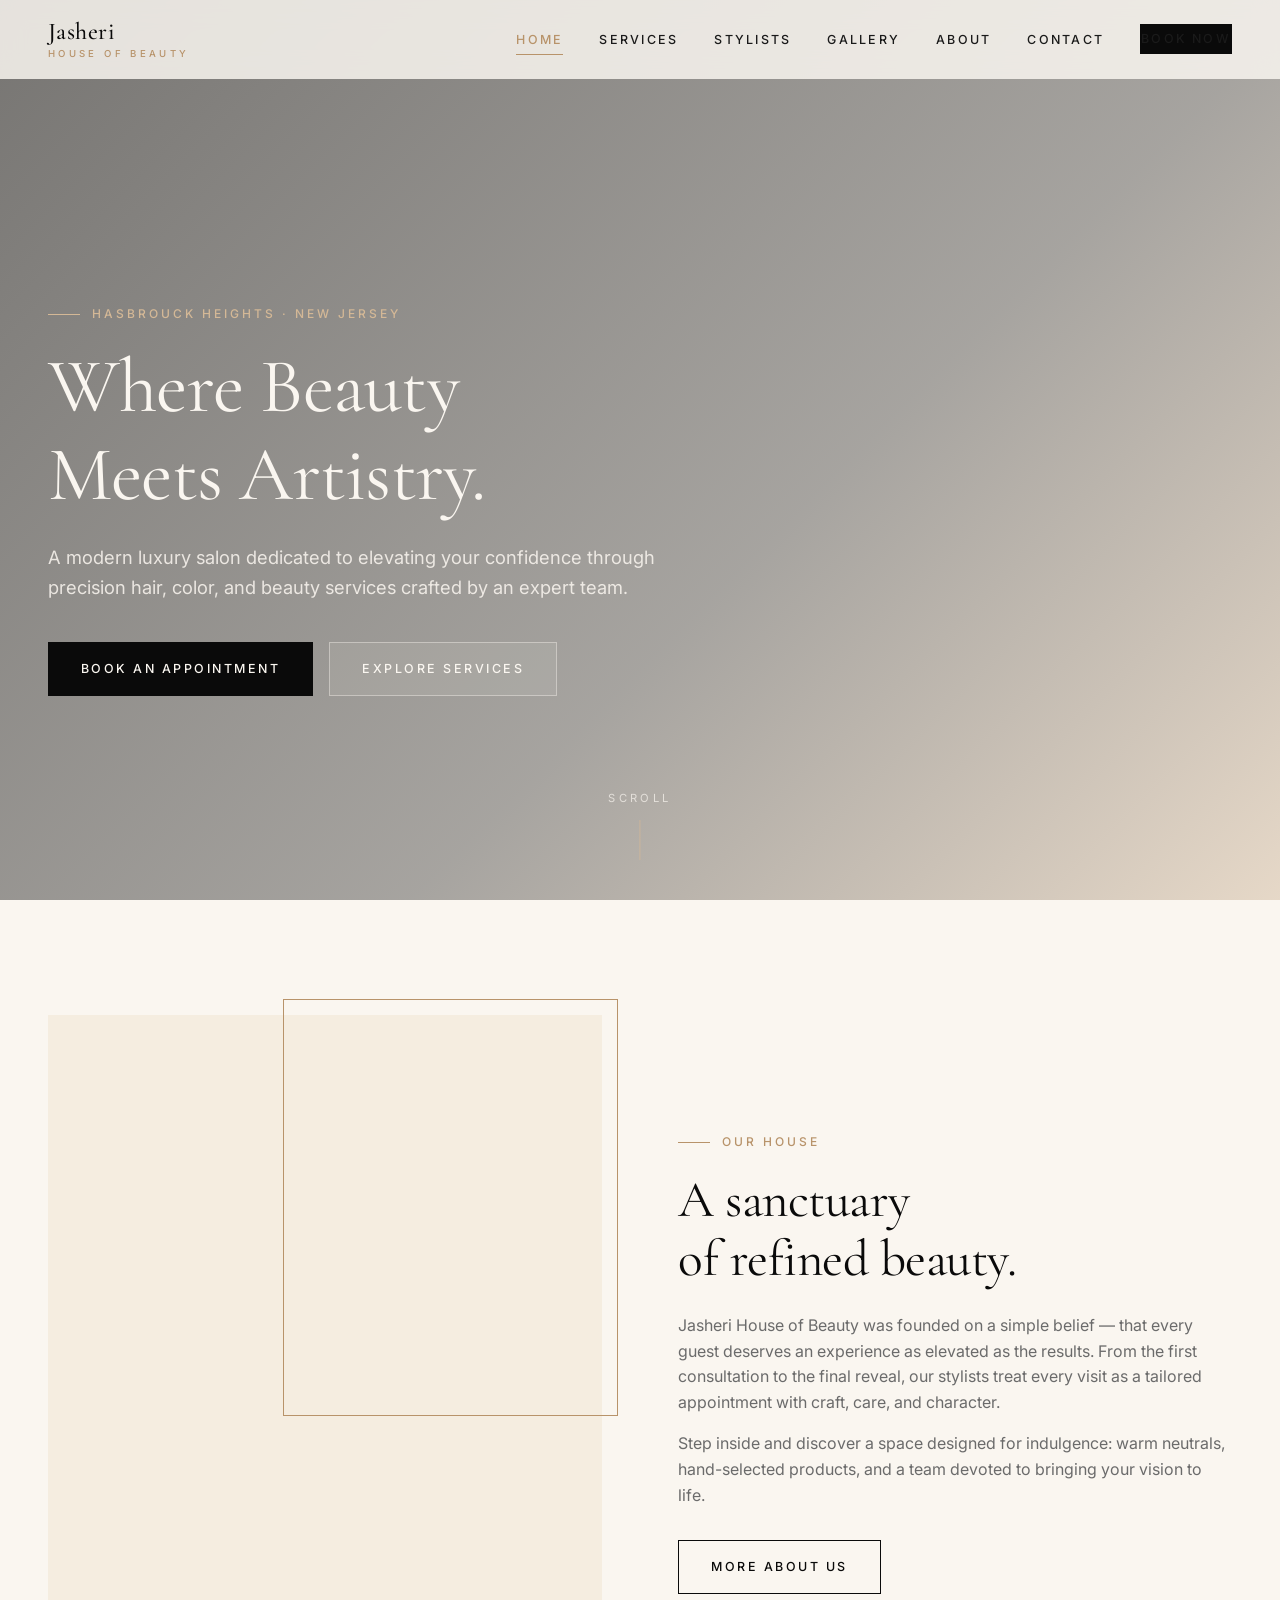
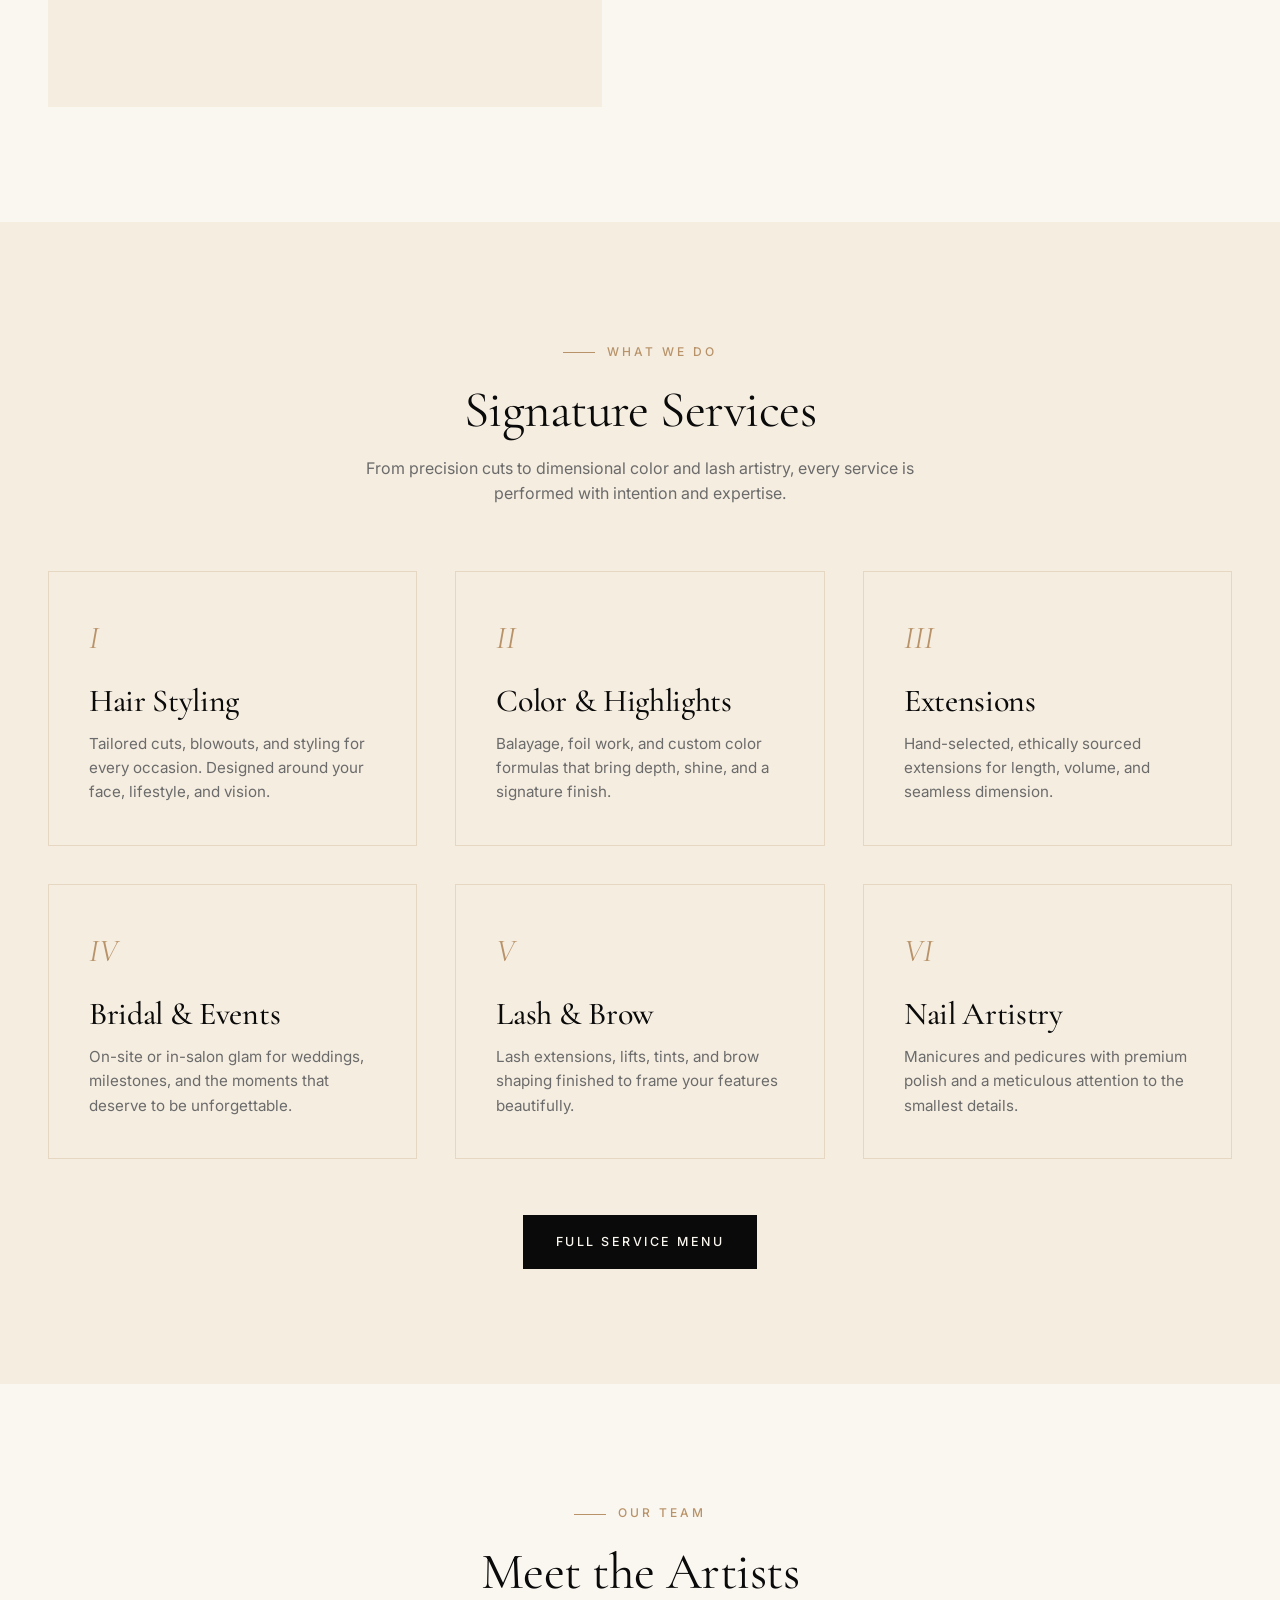
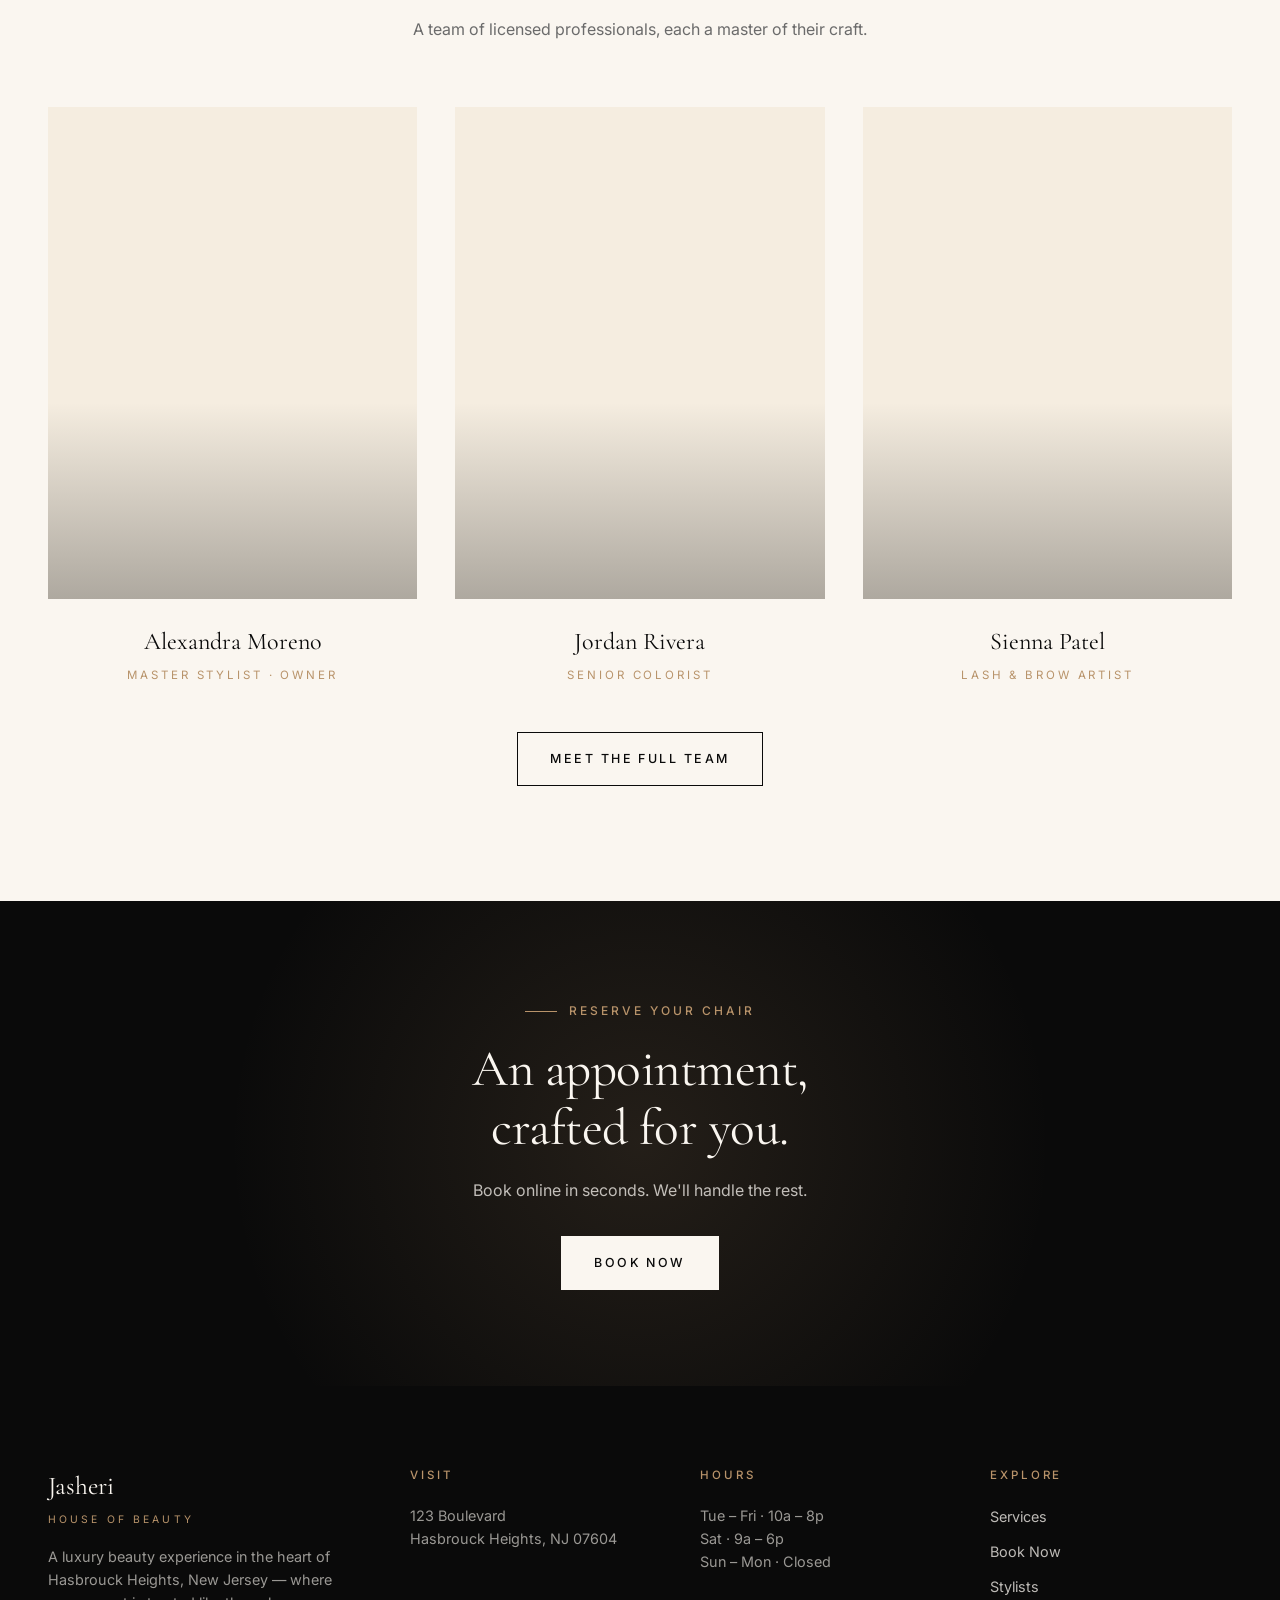
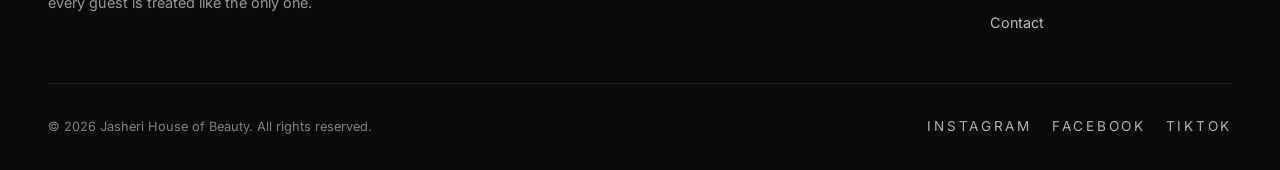
==== index.html @ 18d62241 "Initial commit: Jasheri House of Beauty static site Seven-page static site for a luxury salon in Has" ====
<!DOCTYPE html>
<html lang="en">
<head>
<meta charset="UTF-8" />
<meta name="viewport" content="width=device-width, initial-scale=1.0" />
<title>Jasheri House of Beauty — Luxury Salon in Hasbrouck Heights, NJ</title>
<meta name="description" content="Jasheri House of Beauty is a luxury beauty salon in Hasbrouck Heights, New Jersey offering premium hair, color, nails, and lash services." />
<link rel="preconnect" href="https://fonts.googleapis.com" />
<link rel="preconnect" href="https://fonts.gstatic.com" crossorigin />
<link href="https://fonts.googleapis.com/css2?family=Cormorant+Garamond:wght@400;500;600&family=Inter:wght@400;500;600&display=swap" rel="stylesheet" />
<link rel="stylesheet" href="css/styles.css" />
</head>
<body>

<!-- ============ NAV ============ -->
<nav class="nav">
  <div class="nav__inner">
    <a href="index.html" class="nav__brand">Jasheri<span>House of Beauty</span></a>
    <ul class="nav__menu">
      <li><a href="index.html">Home</a></li>
      <li><a href="services.html">Services</a></li>
      <li><a href="stylists.html">Stylists</a></li>
      <li><a href="gallery.html">Gallery</a></li>
      <li><a href="about.html">About</a></li>
      <li><a href="contact.html">Contact</a></li>
      <li><a href="booking.html" class="btn nav__cta">Book Now</a></li>
    </ul>
    <button class="nav__toggle" aria-label="Toggle menu">
      <span></span><span></span><span></span>
    </button>
  </div>
</nav>

<!-- ============ HERO ============ -->
<header class="hero">
  <div class="hero__bg"></div>
  <div class="hero__inner">
    <div class="hero__content reveal">
      <span class="eyebrow">Hasbrouck Heights · New Jersey</span>
      <h1>Where Beauty<br/>Meets Artistry.</h1>
      <p>A modern luxury salon dedicated to elevating your confidence through precision hair, color, and beauty services crafted by an expert team.</p>
      <div class="hero__actions">
        <a href="booking.html" class="btn">Book an Appointment</a>
        <a href="services.html" class="btn btn--ghost" style="background:rgba(250,246,240,0.08); color:var(--off-white); border-color:rgba(250,246,240,0.4);">Explore Services</a>
      </div>
    </div>
  </div>
  <div class="hero__scroll">Scroll</div>
</header>

<!-- ============ INTRO / ABOUT PREVIEW ============ -->
<section>
  <div class="container">
    <div class="split">
      <div class="split__media reveal" style="background-image:url('https://images.unsplash.com/photo-1522337360788-8b13dee7a37e?auto=format&fit=crop&w=1200&q=80')"></div>
      <div class="reveal">
        <span class="eyebrow">Our House</span>
        <h2>A sanctuary<br/>of refined beauty.</h2>
        <p style="margin-top:1.5rem;">Jasheri House of Beauty was founded on a simple belief — that every guest deserves an experience as elevated as the results. From the first consultation to the final reveal, our stylists treat every visit as a tailored appointment with craft, care, and character.</p>
        <p style="margin-top:1rem;">Step inside and discover a space designed for indulgence: warm neutrals, hand-selected products, and a team devoted to bringing your vision to life.</p>
        <a href="about.html" class="btn btn--ghost" style="margin-top:2rem;">More About Us</a>
      </div>
    </div>
  </div>
</section>

<!-- ============ SERVICES PREVIEW ============ -->
<section style="background:var(--cream);">
  <div class="container">
    <div class="section-head reveal">
      <span class="eyebrow">What We Do</span>
      <h2>Signature Services</h2>
      <p>From precision cuts to dimensional color and lash artistry, every service is performed with intention and expertise.</p>
    </div>

    <div class="grid grid--3">
      <div class="card reveal">
        <div class="card__icon">I</div>
        <h3>Hair Styling</h3>
        <p>Tailored cuts, blowouts, and styling for every occasion. Designed around your face, lifestyle, and vision.</p>
      </div>
      <div class="card reveal">
        <div class="card__icon">II</div>
        <h3>Color &amp; Highlights</h3>
        <p>Balayage, foil work, and custom color formulas that bring depth, shine, and a signature finish.</p>
      </div>
      <div class="card reveal">
        <div class="card__icon">III</div>
        <h3>Extensions</h3>
        <p>Hand-selected, ethically sourced extensions for length, volume, and seamless dimension.</p>
      </div>
      <div class="card reveal">
        <div class="card__icon">IV</div>
        <h3>Bridal &amp; Events</h3>
        <p>On-site or in-salon glam for weddings, milestones, and the moments that deserve to be unforgettable.</p>
      </div>
      <div class="card reveal">
        <div class="card__icon">V</div>
        <h3>Lash &amp; Brow</h3>
        <p>Lash extensions, lifts, tints, and brow shaping finished to frame your features beautifully.</p>
      </div>
      <div class="card reveal">
        <div class="card__icon">VI</div>
        <h3>Nail Artistry</h3>
        <p>Manicures and pedicures with premium polish and a meticulous attention to the smallest details.</p>
      </div>
    </div>

    <div style="text-align:center; margin-top:3.5rem;" class="reveal">
      <a href="services.html" class="btn">Full Service Menu</a>
    </div>
  </div>
</section>

<!-- ============ STYLISTS PREVIEW ============ -->
<section>
  <div class="container">
    <div class="section-head reveal">
      <span class="eyebrow">Our Team</span>
      <h2>Meet the Artists</h2>
      <p>A team of licensed professionals, each a master of their craft.</p>
    </div>
    <div class="grid grid--3">
      <div class="stylist reveal">
        <div class="stylist__photo" style="background-image:url('https://images.unsplash.com/photo-1580618672591-eb180b1a973f?auto=format&fit=crop&w=800&q=80')"></div>
        <div class="stylist__name">Alexandra Moreno</div>
        <div class="stylist__role">Master Stylist · Owner</div>
      </div>
      <div class="stylist reveal">
        <div class="stylist__photo" style="background-image:url('https://images.unsplash.com/photo-1594744803329-e58b31de8bf5?auto=format&fit=crop&w=800&q=80')"></div>
        <div class="stylist__name">Jordan Rivera</div>
        <div class="stylist__role">Senior Colorist</div>
      </div>
      <div class="stylist reveal">
        <div class="stylist__photo" style="background-image:url('https://images.unsplash.com/photo-1521146764736-56c929d59c83?auto=format&fit=crop&w=800&q=80')"></div>
        <div class="stylist__name">Sienna Patel</div>
        <div class="stylist__role">Lash &amp; Brow Artist</div>
      </div>
    </div>
    <div style="text-align:center; margin-top:3rem;" class="reveal">
      <a href="stylists.html" class="btn btn--ghost">Meet the Full Team</a>
    </div>
  </div>
</section>

<!-- ============ CTA BANNER ============ -->
<section class="cta-banner reveal">
  <div class="container">
    <span class="eyebrow">Reserve Your Chair</span>
    <h2>An appointment,<br/>crafted for you.</h2>
    <p>Book online in seconds. We'll handle the rest.</p>
    <a href="booking.html" class="btn btn--light">Book Now</a>
  </div>
</section>

<!-- ============ FOOTER ============ -->
<footer class="footer">
  <div class="container">
    <div class="footer__grid">
      <div>
        <div class="footer__brand">Jasheri<span>House of Beauty</span></div>
        <p>A luxury beauty experience in the heart of Hasbrouck Heights, New Jersey — where every guest is treated like the only one.</p>
      </div>
      <div>
        <h5>Visit</h5>
        <p>123 Boulevard<br/>Hasbrouck Heights, NJ 07604</p>
      </div>
      <div>
        <h5>Hours</h5>
        <p>Tue – Fri · 10a – 8p<br/>Sat · 9a – 6p<br/>Sun – Mon · Closed</p>
      </div>
      <div>
        <h5>Explore</h5>
        <ul>
          <li><a href="services.html">Services</a></li>
          <li><a href="booking.html">Book Now</a></li>
          <li><a href="stylists.html">Stylists</a></li>
          <li><a href="contact.html">Contact</a></li>
        </ul>
      </div>
    </div>
    <div class="footer__bottom">
      <div>© 2026 Jasheri House of Beauty. All rights reserved.</div>
      <div class="footer__social">
        <a href="#">Instagram</a>
        <a href="#">Facebook</a>
        <a href="#">TikTok</a>
      </div>
    </div>
  </div>
</footer>

<script src="js/main.js"></script>
</body>
</html>
---- css/styles.css ----
/* ============================================
   Jasheri House of Beauty — Global Styles
   Palette: Black · Tan · Cream · Off-White
   ============================================ */

:root {
  --black: #0a0a0a;
  --charcoal: #1a1a1a;
  --tan: #b8936a;
  --tan-dark: #8f6f4a;
  --tan-light: #d4b896;
  --cream: #f5ede0;
  --off-white: #faf6f0;
  --text: #1a1a1a;
  --text-muted: #6b6b6b;
  --border: rgba(184, 147, 106, 0.25);

  --font-display: "Cormorant Garamond", "Playfair Display", Georgia, serif;
  --font-body: "Inter", "Helvetica Neue", Arial, sans-serif;

  --max-w: 1280px;
  --pad-x: clamp(1.25rem, 4vw, 3rem);

  --shadow-soft: 0 20px 60px rgba(10, 10, 10, 0.08);
  --ease: cubic-bezier(0.2, 0.7, 0.2, 1);
}

* { box-sizing: border-box; margin: 0; padding: 0; }

html { scroll-behavior: smooth; }

body {
  font-family: var(--font-body);
  background: var(--off-white);
  color: var(--text);
  line-height: 1.6;
  font-weight: 400;
  -webkit-font-smoothing: antialiased;
  -moz-osx-font-smoothing: grayscale;
}

img { max-width: 100%; display: block; }

a { color: inherit; text-decoration: none; transition: color 0.3s var(--ease); }
a:hover { color: var(--tan); }

/* ---------- Typography ---------- */

h1, h2, h3, h4 {
  font-family: var(--font-display);
  font-weight: 500;
  line-height: 1.15;
  letter-spacing: -0.01em;
  color: var(--black);
}

h1 { font-size: clamp(2.75rem, 6vw, 5.5rem); font-weight: 400; }
h2 { font-size: clamp(2rem, 4vw, 3.5rem); font-weight: 400; }
h3 { font-size: clamp(1.5rem, 2.5vw, 2rem); }
h4 { font-size: 1.25rem; }

p { color: var(--text-muted); max-width: 60ch; }

.eyebrow {
  font-family: var(--font-body);
  font-size: 0.75rem;
  font-weight: 500;
  letter-spacing: 0.25em;
  text-transform: uppercase;
  color: var(--tan);
  display: inline-block;
  margin-bottom: 1.25rem;
}

.eyebrow::before {
  content: "";
  display: inline-block;
  width: 2rem;
  height: 1px;
  background: var(--tan);
  vertical-align: middle;
  margin-right: 0.75rem;
}

/* ---------- Layout ---------- */

.container {
  max-width: var(--max-w);
  margin: 0 auto;
  padding-inline: var(--pad-x);
}

section { padding: clamp(4rem, 9vw, 8rem) 0; }

.section-head { text-align: center; margin-bottom: clamp(2.5rem, 5vw, 4rem); }
.section-head p { margin: 1rem auto 0; }

/* ---------- Buttons ---------- */

.btn {
  display: inline-flex;
  align-items: center;
  gap: 0.6rem;
  padding: 1rem 2rem;
  font-family: var(--font-body);
  font-size: 0.78rem;
  font-weight: 500;
  letter-spacing: 0.2em;
  text-transform: uppercase;
  border: 1px solid var(--black);
  background: var(--black);
  color: var(--off-white);
  cursor: pointer;
  transition: all 0.35s var(--ease);
  position: relative;
  overflow: hidden;
}

.btn:hover {
  background: var(--tan);
  border-color: var(--tan);
  color: var(--off-white);
  transform: translateY(-2px);
}

.btn--ghost {
  background: transparent;
  color: var(--black);
}
.btn--ghost:hover {
  background: var(--black);
  color: var(--off-white);
  border-color: var(--black);
}

.btn--light {
  background: var(--off-white);
  color: var(--black);
  border-color: var(--off-white);
}
.btn--light:hover {
  background: var(--tan);
  border-color: var(--tan);
  color: var(--off-white);
}

/* ---------- Navigation ---------- */

.nav {
  position: fixed;
  top: 0;
  left: 0;
  right: 0;
  z-index: 100;
  padding: 1.25rem 0;
  background: rgba(250, 246, 240, 0.85);
  backdrop-filter: blur(12px);
  -webkit-backdrop-filter: blur(12px);
  border-bottom: 1px solid transparent;
  transition: all 0.3s var(--ease);
}

.nav.scrolled {
  background: rgba(250, 246, 240, 0.98);
  border-bottom-color: var(--border);
}

.nav__inner {
  display: flex;
  align-items: center;
  justify-content: space-between;
  max-width: var(--max-w);
  margin: 0 auto;
  padding-inline: var(--pad-x);
}

.nav__brand {
  font-family: var(--font-display);
  font-size: 1.5rem;
  font-weight: 500;
  letter-spacing: 0.02em;
  color: var(--black);
  line-height: 1;
}

.nav__brand span {
  display: block;
  font-family: var(--font-body);
  font-size: 0.6rem;
  letter-spacing: 0.35em;
  text-transform: uppercase;
  color: var(--tan);
  margin-top: 0.3rem;
  font-weight: 500;
}

.nav__menu {
  display: flex;
  gap: 2.25rem;
  list-style: none;
  align-items: center;
}

.nav__menu a {
  font-size: 0.78rem;
  font-weight: 500;
  letter-spacing: 0.18em;
  text-transform: uppercase;
  color: var(--charcoal);
  position: relative;
  padding: 0.25rem 0;
}

.nav__menu a.active,
.nav__menu a:hover { color: var(--tan); }

.nav__menu a.active::after {
  content: "";
  position: absolute;
  bottom: -4px;
  left: 0;
  right: 0;
  height: 1px;
  background: var(--tan);
}

.nav__cta { padding: 0.75rem 1.5rem; font-size: 0.72rem; }

.nav__toggle {
  display: none;
  background: none;
  border: none;
  cursor: pointer;
  width: 28px;
  height: 28px;
  position: relative;
  z-index: 101;
}
.nav__toggle span {
  display: block;
  width: 24px;
  height: 1.5px;
  background: var(--black);
  margin: 5px 0;
  transition: all 0.3s var(--ease);
}
.nav__toggle.open span:nth-child(1) { transform: translateY(6.5px) rotate(45deg); }
.nav__toggle.open span:nth-child(2) { opacity: 0; }
.nav__toggle.open span:nth-child(3) { transform: translateY(-6.5px) rotate(-45deg); }

@media (max-width: 900px) {
  .nav__toggle { display: block; }
  .nav__menu {
    position: fixed;
    inset: 0;
    background: var(--off-white);
    flex-direction: column;
    justify-content: center;
    gap: 2rem;
    transform: translateX(100%);
    transition: transform 0.4s var(--ease);
  }
  .nav__menu.open { transform: translateX(0); }
  .nav__menu a { font-size: 1rem; }
}

/* ---------- Hero ---------- */

.hero {
  position: relative;
  min-height: 100vh;
  display: flex;
  align-items: center;
  overflow: hidden;
  color: var(--off-white);
  padding-top: 6rem;
}

.hero__bg {
  position: absolute;
  inset: 0;
  background:
    linear-gradient(135deg, rgba(10,10,10,0.55) 0%, rgba(10,10,10,0.35) 60%, rgba(184,147,106,0.3) 100%),
    url("https://images.unsplash.com/photo-1560066984-138dadb4c035?auto=format&fit=crop&w=2000&q=80") center/cover no-repeat;
  z-index: -1;
}

.hero__inner {
  max-width: var(--max-w);
  margin: 0 auto;
  padding-inline: var(--pad-x);
  width: 100%;
}

.hero__content { max-width: 780px; }

.hero h1 {
  color: var(--off-white);
  margin-bottom: 1.5rem;
}

.hero .eyebrow { color: var(--tan-light); }
.hero .eyebrow::before { background: var(--tan-light); }

.hero p {
  color: rgba(250, 246, 240, 0.85);
  font-size: 1.15rem;
  max-width: 52ch;
  margin-bottom: 2.5rem;
}

.hero__actions { display: flex; gap: 1rem; flex-wrap: wrap; }

.hero__scroll {
  position: absolute;
  bottom: 2.5rem;
  left: 50%;
  transform: translateX(-50%);
  color: var(--off-white);
  font-size: 0.7rem;
  letter-spacing: 0.3em;
  text-transform: uppercase;
  opacity: 0.7;
}
.hero__scroll::after {
  content: "";
  display: block;
  width: 1px;
  height: 40px;
  background: var(--tan-light);
  margin: 0.75rem auto 0;
  animation: pulse 2s infinite;
}
@keyframes pulse {
  0%, 100% { opacity: 0.3; transform: scaleY(0.7); }
  50% { opacity: 1; transform: scaleY(1); }
}

/* ---------- Page header (non-home) ---------- */

.page-header {
  padding: 10rem 0 5rem;
  background: var(--charcoal);
  color: var(--off-white);
  text-align: center;
  position: relative;
  overflow: hidden;
}

.page-header::before {
  content: "";
  position: absolute;
  inset: 0;
  background:
    radial-gradient(circle at 20% 50%, rgba(184,147,106,0.15), transparent 50%),
    radial-gradient(circle at 80% 20%, rgba(184,147,106,0.1), transparent 50%);
}

.page-header h1 { color: var(--off-white); position: relative; }
.page-header p { color: rgba(250, 246, 240, 0.7); margin: 1rem auto 0; position: relative; }

/* ---------- Cards / Services preview ---------- */

.grid { display: grid; gap: clamp(1.5rem, 3vw, 2.5rem); }
.grid--3 { grid-template-columns: repeat(auto-fit, minmax(280px, 1fr)); }
.grid--4 { grid-template-columns: repeat(auto-fit, minmax(240px, 1fr)); }
.grid--2 { grid-template-columns: repeat(auto-fit, minmax(320px, 1fr)); }

.card {
  background: var(--cream);
  padding: 2.5rem;
  border: 1px solid var(--border);
  transition: all 0.4s var(--ease);
  position: relative;
}

.card:hover {
  background: var(--black);
  color: var(--off-white);
  transform: translateY(-4px);
  box-shadow: var(--shadow-soft);
}
.card:hover h3 { color: var(--off-white); }
.card:hover p { color: rgba(250, 246, 240, 0.8); }
.card:hover .card__icon { color: var(--tan-light); }

.card__icon {
  font-size: 2rem;
  color: var(--tan);
  margin-bottom: 1.25rem;
  font-family: var(--font-display);
  font-style: italic;
  transition: color 0.4s var(--ease);
}

.card h3 { margin-bottom: 0.75rem; transition: color 0.4s var(--ease); }
.card p { font-size: 0.95rem; transition: color 0.4s var(--ease); }

/* ---------- Split section (About preview) ---------- */

.split {
  display: grid;
  grid-template-columns: 1fr 1fr;
  gap: clamp(2rem, 6vw, 5rem);
  align-items: center;
}

@media (max-width: 800px) {
  .split { grid-template-columns: 1fr; }
}

.split__media {
  aspect-ratio: 4 / 5;
  background: var(--cream) center/cover no-repeat;
  position: relative;
}

.split__media::before {
  content: "";
  position: absolute;
  inset: -1rem -1rem auto auto;
  width: 60%;
  height: 60%;
  border: 1px solid var(--tan);
  z-index: -1;
}

/* ---------- Service list (services page) ---------- */

.services-category { margin-bottom: 5rem; }
.services-category__title {
  display: flex;
  align-items: center;
  gap: 1.5rem;
  margin-bottom: 2.5rem;
  padding-bottom: 1.5rem;
  border-bottom: 1px solid var(--border);
}
.services-category__title h2 { font-size: clamp(1.75rem, 3vw, 2.5rem); }
.services-category__title .eyebrow { margin: 0; }

.service-row {
  display: grid;
  grid-template-columns: 1fr auto;
  gap: 2rem;
  padding: 1.5rem 0;
  border-bottom: 1px dashed var(--border);
  align-items: start;
}
.service-row:last-child { border-bottom: none; }

.service-row__name {
  font-family: var(--font-display);
  font-size: 1.35rem;
  color: var(--black);
  margin-bottom: 0.35rem;
}
.service-row__desc { font-size: 0.9rem; margin: 0; }
.service-row__price {
  font-family: var(--font-display);
  font-size: 1.35rem;
  color: var(--tan);
  white-space: nowrap;
  padding-top: 0.1rem;
}

/* ---------- Stylists grid ---------- */

.stylist {
  text-align: center;
  transition: transform 0.4s var(--ease);
}
.stylist:hover { transform: translateY(-6px); }

.stylist__photo {
  aspect-ratio: 3 / 4;
  background: var(--cream) center/cover no-repeat;
  margin-bottom: 1.5rem;
  overflow: hidden;
  position: relative;
}
.stylist__photo::after {
  content: "";
  position: absolute;
  inset: 0;
  background: linear-gradient(to top, rgba(10,10,10,0.3), transparent 40%);
}

.stylist__name {
  font-family: var(--font-display);
  font-size: 1.5rem;
  margin-bottom: 0.25rem;
  color: var(--black);
}
.stylist__role {
  font-size: 0.72rem;
  letter-spacing: 0.25em;
  text-transform: uppercase;
  color: var(--tan);
}
.stylist__bio {
  font-size: 0.9rem;
  margin-top: 0.75rem;
  margin-inline: auto;
}

/* ---------- Gallery ---------- */

.gallery {
  display: grid;
  grid-template-columns: repeat(3, 1fr);
  grid-auto-rows: 280px;
  gap: 1rem;
}
.gallery__item {
  background: var(--cream) center/cover no-repeat;
  overflow: hidden;
  position: relative;
  cursor: pointer;
  transition: transform 0.5s var(--ease);
}
.gallery__item::after {
  content: "";
  position: absolute;
  inset: 0;
  background: rgba(10,10,10,0);
  transition: background 0.4s var(--ease);
}
.gallery__item:hover { transform: scale(1.02); }
.gallery__item:hover::after { background: rgba(10,10,10,0.2); }

.gallery__item--tall { grid-row: span 2; }
.gallery__item--wide { grid-column: span 2; }

@media (max-width: 800px) {
  .gallery { grid-template-columns: repeat(2, 1fr); grid-auto-rows: 220px; }
  .gallery__item--wide { grid-column: span 2; }
  .gallery__item--tall { grid-row: span 1; }
}

/* ---------- Contact / Forms ---------- */

.contact-grid {
  display: grid;
  grid-template-columns: 1.1fr 1fr;
  gap: clamp(2rem, 5vw, 4rem);
}
@media (max-width: 900px) { .contact-grid { grid-template-columns: 1fr; } }

.info-block { margin-bottom: 2rem; }
.info-block h4 {
  font-family: var(--font-body);
  font-size: 0.75rem;
  letter-spacing: 0.25em;
  text-transform: uppercase;
  color: var(--tan);
  margin-bottom: 0.5rem;
}
.info-block p { color: var(--text); font-size: 1.05rem; }

.form { display: grid; gap: 1.25rem; }
.form__field { display: flex; flex-direction: column; }
.form label {
  font-size: 0.7rem;
  letter-spacing: 0.2em;
  text-transform: uppercase;
  color: var(--text-muted);
  margin-bottom: 0.5rem;
  font-weight: 500;
}
.form input,
.form select,
.form textarea {
  padding: 0.9rem 1rem;
  border: 1px solid var(--border);
  background: var(--off-white);
  font-family: var(--font-body);
  font-size: 0.95rem;
  color: var(--text);
  transition: border 0.3s var(--ease);
}
.form input:focus,
.form select:focus,
.form textarea:focus {
  outline: none;
  border-color: var(--tan);
}
.form textarea { min-height: 140px; resize: vertical; }

/* ---------- Booking embed placeholder ---------- */

.booking-embed {
  background: var(--cream);
  border: 2px dashed var(--tan);
  padding: 4rem 2rem;
  text-align: center;
  margin: 3rem 0;
}
.booking-embed h3 { color: var(--tan-dark); margin-bottom: 1rem; }
.booking-embed code {
  display: inline-block;
  background: var(--black);
  color: var(--tan-light);
  padding: 0.5rem 1rem;
  font-size: 0.85rem;
  margin-top: 1rem;
  font-family: "Menlo", monospace;
}

/* ---------- Footer ---------- */

.footer {
  background: var(--black);
  color: rgba(250, 246, 240, 0.75);
  padding: 5rem 0 2rem;
  margin-top: 0;
}
.footer__grid {
  display: grid;
  grid-template-columns: 1.3fr 1fr 1fr 1fr;
  gap: 3rem;
  padding-bottom: 3rem;
  border-bottom: 1px solid rgba(250, 246, 240, 0.1);
}
@media (max-width: 800px) {
  .footer__grid { grid-template-columns: 1fr 1fr; }
}
@media (max-width: 500px) {
  .footer__grid { grid-template-columns: 1fr; }
}

.footer__brand {
  font-family: var(--font-display);
  font-size: 1.6rem;
  color: var(--off-white);
  margin-bottom: 1rem;
}
.footer__brand span {
  display: block;
  font-family: var(--font-body);
  font-size: 0.65rem;
  letter-spacing: 0.3em;
  text-transform: uppercase;
  color: var(--tan);
  margin-top: 0.35rem;
}
.footer p { color: rgba(250, 246, 240, 0.6); font-size: 0.9rem; }

.footer h5 {
  font-family: var(--font-body);
  font-size: 0.72rem;
  letter-spacing: 0.25em;
  text-transform: uppercase;
  color: var(--tan);
  margin-bottom: 1.25rem;
  font-weight: 500;
}

.footer ul { list-style: none; display: grid; gap: 0.6rem; }
.footer ul a { color: rgba(250, 246, 240, 0.75); font-size: 0.9rem; }
.footer ul a:hover { color: var(--tan); }

.footer__bottom {
  display: flex;
  justify-content: space-between;
  align-items: center;
  padding-top: 2rem;
  font-size: 0.8rem;
  color: rgba(250, 246, 240, 0.5);
  flex-wrap: wrap;
  gap: 1rem;
}
.footer__social { display: flex; gap: 1.25rem; }
.footer__social a { color: rgba(250, 246, 240, 0.7); font-size: 0.85rem; letter-spacing: 0.2em; text-transform: uppercase; }

/* ---------- Reveal-on-scroll ---------- */

.reveal {
  opacity: 0;
  transform: translateY(24px);
  transition: opacity 0.8s var(--ease), transform 0.8s var(--ease);
}
.reveal.in { opacity: 1; transform: translateY(0); }

/* ---------- CTA banner ---------- */

.cta-banner {
  background: var(--black);
  color: var(--off-white);
  padding: clamp(4rem, 8vw, 6rem) 0;
  text-align: center;
  position: relative;
  overflow: hidden;
}
.cta-banner::before {
  content: "";
  position: absolute;
  inset: 0;
  background: radial-gradient(circle at center, rgba(184,147,106,0.15), transparent 60%);
}
.cta-banner h2 { color: var(--off-white); position: relative; margin-bottom: 1.25rem; }
.cta-banner p { color: rgba(250, 246, 240, 0.75); margin: 0 auto 2rem; position: relative; }
.cta-banner .btn { position: relative; }
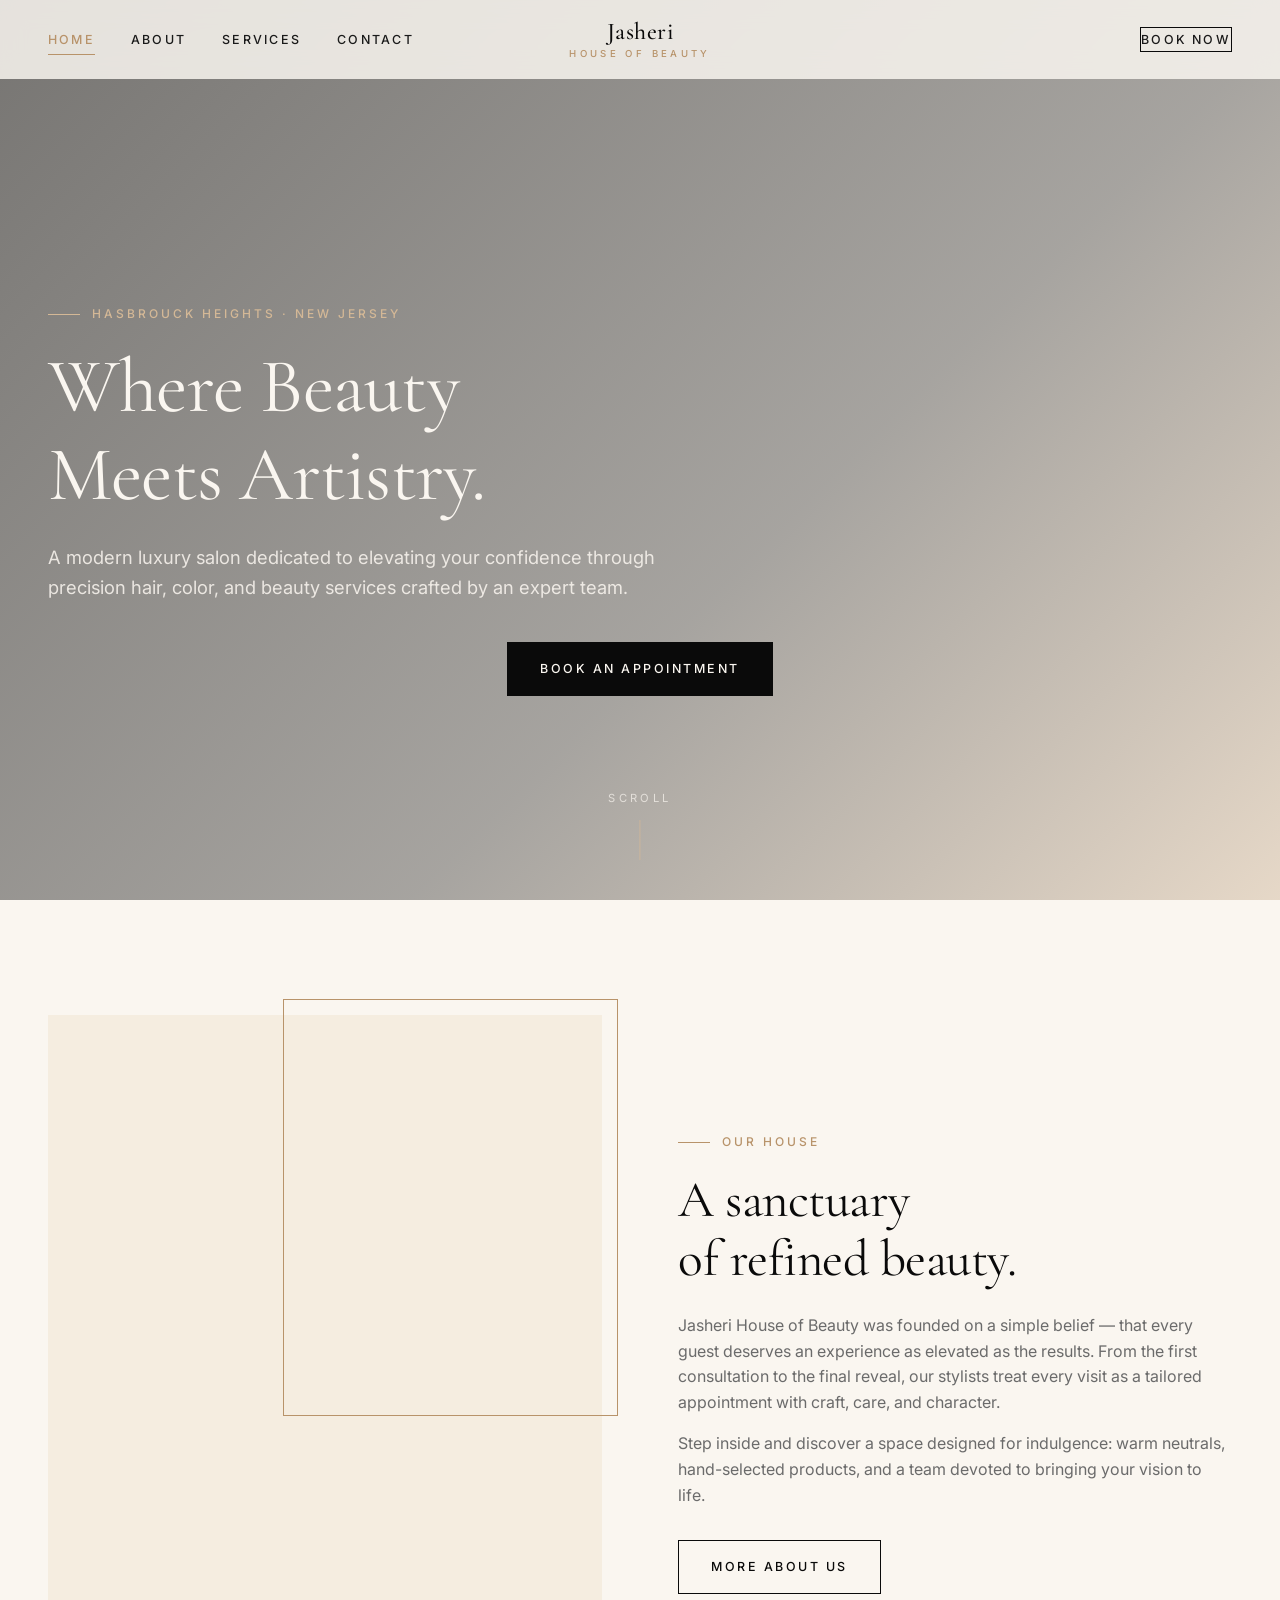
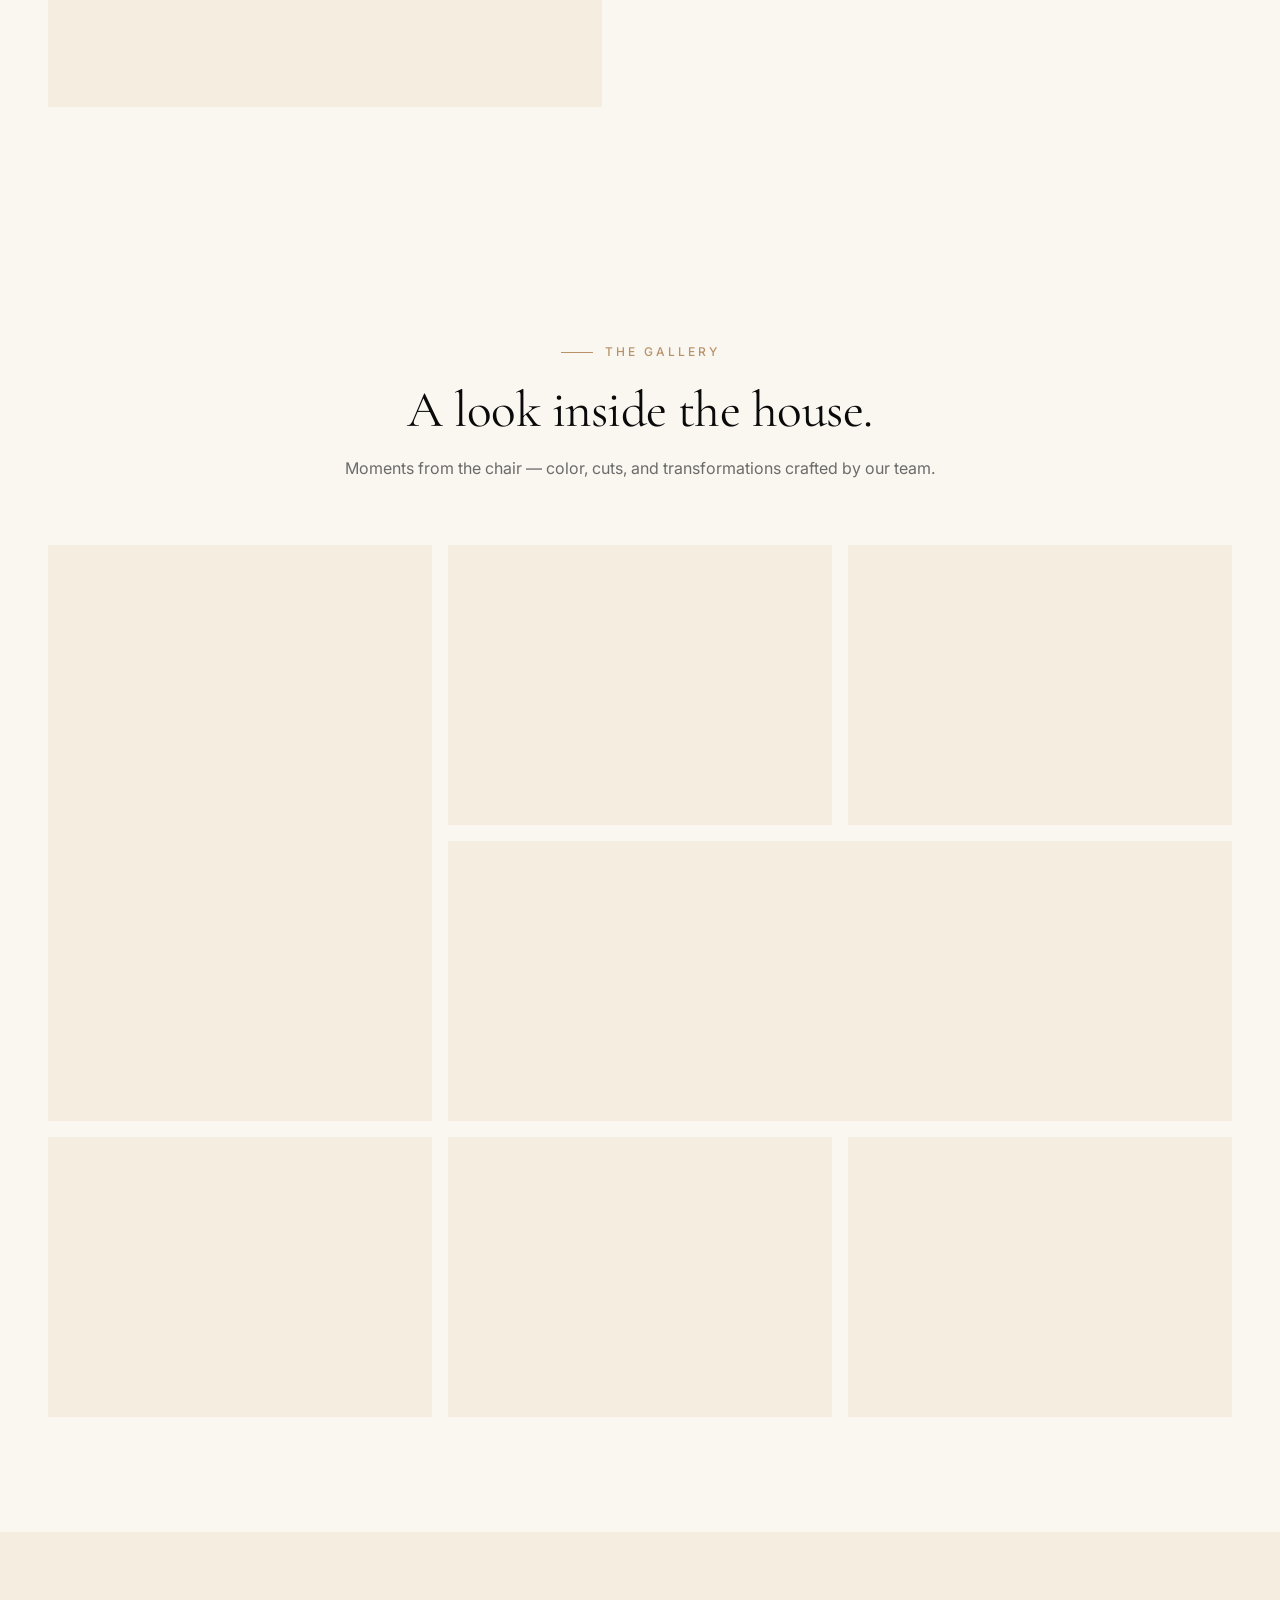
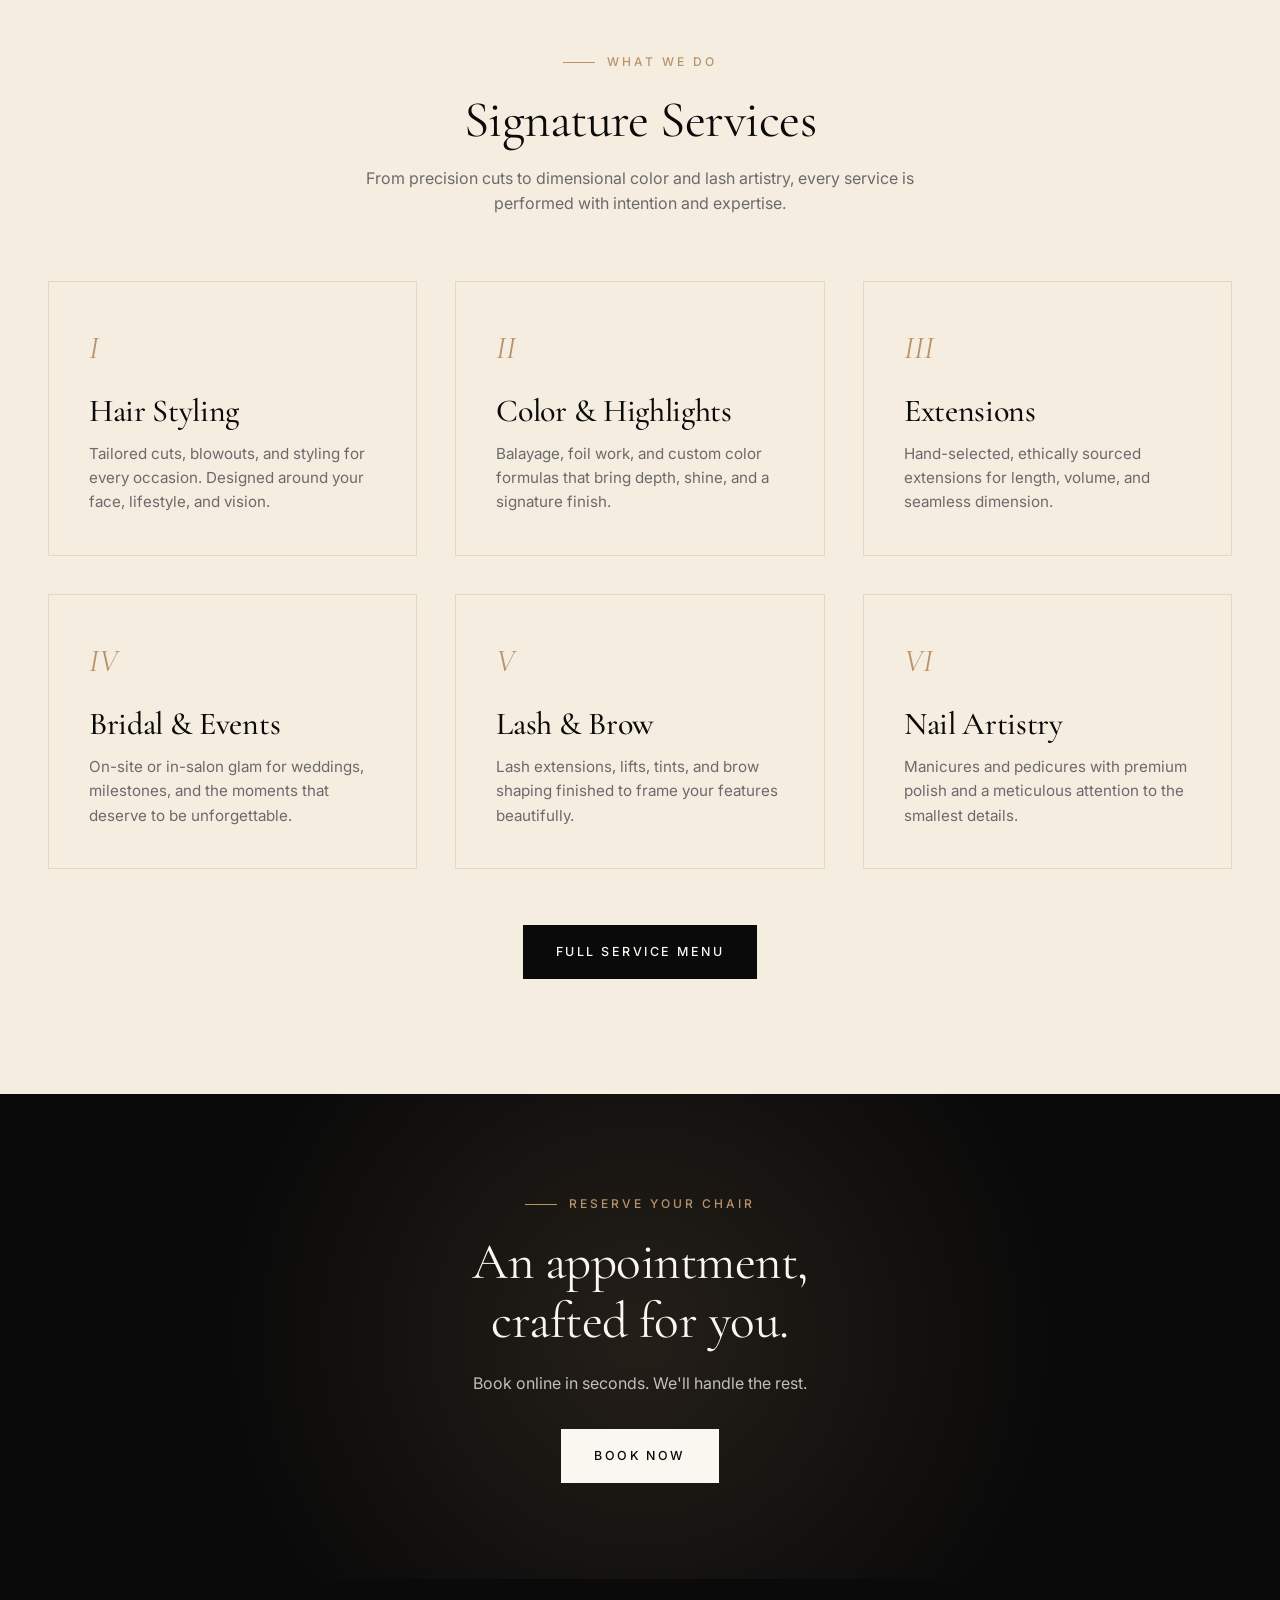
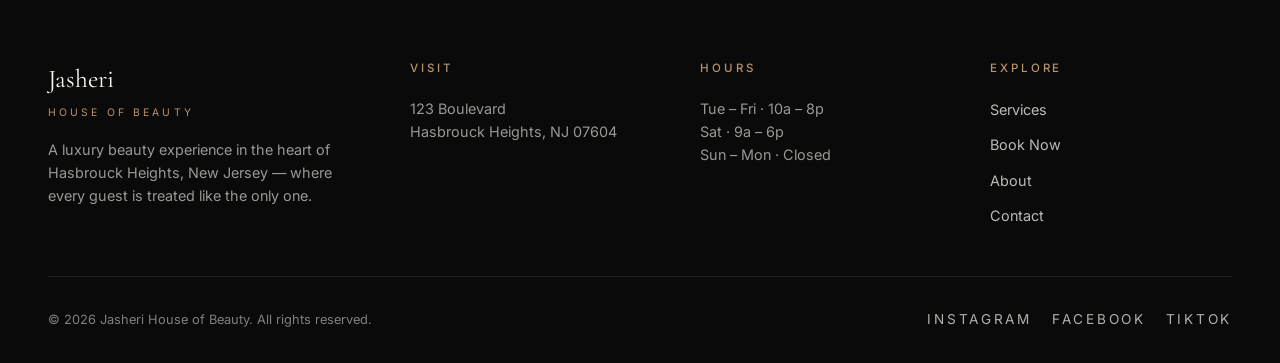
==== commit f194d0b5: "Restructure nav, trim site to 5 pages, add home gallery - Remove Stylists and Gallery pages entirely" ====
--- a/index.html
+++ b/index.html
@@ -8,22 +8,22 @@
 <link rel="preconnect" href="https://fonts.googleapis.com" />
 <link rel="preconnect" href="https://fonts.gstatic.com" crossorigin />
 <link href="https://fonts.googleapis.com/css2?family=Cormorant+Garamond:wght@400;500;600&family=Inter:wght@400;500;600&display=swap" rel="stylesheet" />
-<link rel="stylesheet" href="css/styles.css" />
+<link rel="stylesheet" href="css/styles.css?v=5" />
 </head>
 <body>
 
 <!-- ============ NAV ============ -->
 <nav class="nav">
   <div class="nav__inner">
+    <ul class="nav__menu nav__menu--left">
+      <li><a href="index.html">Home</a></li>
+      <li><a href="about.html">About</a></li>
+      <li><a href="services.html">Services</a></li>
+      <li><a href="contact.html">Contact</a></li>
+    </ul>
     <a href="index.html" class="nav__brand">Jasheri<span>House of Beauty</span></a>
-    <ul class="nav__menu">
-      <li><a href="index.html">Home</a></li>
-      <li><a href="services.html">Services</a></li>
-      <li><a href="stylists.html">Stylists</a></li>
-      <li><a href="gallery.html">Gallery</a></li>
-      <li><a href="about.html">About</a></li>
-      <li><a href="contact.html">Contact</a></li>
-      <li><a href="booking.html" class="btn nav__cta">Book Now</a></li>
+    <ul class="nav__menu nav__menu--right">
+      <li><a href="booking.html">Book Now</a></li>
     </ul>
     <button class="nav__toggle" aria-label="Toggle menu">
       <span></span><span></span><span></span>
@@ -39,10 +39,9 @@
       <span class="eyebrow">Hasbrouck Heights · New Jersey</span>
       <h1>Where Beauty<br/>Meets Artistry.</h1>
       <p>A modern luxury salon dedicated to elevating your confidence through precision hair, color, and beauty services crafted by an expert team.</p>
-      <div class="hero__actions">
-        <a href="booking.html" class="btn">Book an Appointment</a>
-        <a href="services.html" class="btn btn--ghost" style="background:rgba(250,246,240,0.08); color:var(--off-white); border-color:rgba(250,246,240,0.4);">Explore Services</a>
-      </div>
+    </div>
+    <div class="hero__actions reveal">
+      <a href="booking.html" class="btn">Book an Appointment</a>
     </div>
   </div>
   <div class="hero__scroll">Scroll</div>
@@ -60,6 +59,26 @@
         <p style="margin-top:1rem;">Step inside and discover a space designed for indulgence: warm neutrals, hand-selected products, and a team devoted to bringing your vision to life.</p>
         <a href="about.html" class="btn btn--ghost" style="margin-top:2rem;">More About Us</a>
       </div>
+    </div>
+  </div>
+</section>
+
+<!-- ============ GALLERY PREVIEW ============ -->
+<section id="gallery">
+  <div class="container">
+    <div class="section-head reveal">
+      <span class="eyebrow">The Gallery</span>
+      <h2>A look inside the house.</h2>
+      <p>Moments from the chair — color, cuts, and transformations crafted by our team.</p>
+    </div>
+    <div class="gallery reveal">
+      <div class="gallery__item gallery__item--tall" style="background-image:url('https://images.unsplash.com/photo-1562322140-8baeececf3df?auto=format&fit=crop&w=900&q=80')"></div>
+      <div class="gallery__item" style="background-image:url('https://images.unsplash.com/photo-1580618672591-eb180b1a973f?auto=format&fit=crop&w=900&q=80')"></div>
+      <div class="gallery__item" style="background-image:url('https://images.unsplash.com/photo-1522337360788-8b13dee7a37e?auto=format&fit=crop&w=900&q=80')"></div>
+      <div class="gallery__item gallery__item--wide" style="background-image:url('https://images.unsplash.com/photo-1560066984-138dadb4c035?auto=format&fit=crop&w=1400&q=80')"></div>
+      <div class="gallery__item" style="background-image:url('https://images.unsplash.com/photo-1595476108010-b4d1f102b1b1?auto=format&fit=crop&w=900&q=80')"></div>
+      <div class="gallery__item" style="background-image:url('https://images.unsplash.com/photo-1521590832167-7bcbfaa6381f?auto=format&fit=crop&w=900&q=80')"></div>
+      <div class="gallery__item" style="background-image:url('https://images.unsplash.com/photo-1600948836101-f9ffda59d250?auto=format&fit=crop&w=900&q=80')"></div>
     </div>
   </div>
 </section>
@@ -112,37 +131,6 @@
   </div>
 </section>
 
-<!-- ============ STYLISTS PREVIEW ============ -->
-<section>
-  <div class="container">
-    <div class="section-head reveal">
-      <span class="eyebrow">Our Team</span>
-      <h2>Meet the Artists</h2>
-      <p>A team of licensed professionals, each a master of their craft.</p>
-    </div>
-    <div class="grid grid--3">
-      <div class="stylist reveal">
-        <div class="stylist__photo" style="background-image:url('https://images.unsplash.com/photo-1580618672591-eb180b1a973f?auto=format&fit=crop&w=800&q=80')"></div>
-        <div class="stylist__name">Alexandra Moreno</div>
-        <div class="stylist__role">Master Stylist · Owner</div>
-      </div>
-      <div class="stylist reveal">
-        <div class="stylist__photo" style="background-image:url('https://images.unsplash.com/photo-1594744803329-e58b31de8bf5?auto=format&fit=crop&w=800&q=80')"></div>
-        <div class="stylist__name">Jordan Rivera</div>
-        <div class="stylist__role">Senior Colorist</div>
-      </div>
-      <div class="stylist reveal">
-        <div class="stylist__photo" style="background-image:url('https://images.unsplash.com/photo-1521146764736-56c929d59c83?auto=format&fit=crop&w=800&q=80')"></div>
-        <div class="stylist__name">Sienna Patel</div>
-        <div class="stylist__role">Lash &amp; Brow Artist</div>
-      </div>
-    </div>
-    <div style="text-align:center; margin-top:3rem;" class="reveal">
-      <a href="stylists.html" class="btn btn--ghost">Meet the Full Team</a>
-    </div>
-  </div>
-</section>
-
 <!-- ============ CTA BANNER ============ -->
 <section class="cta-banner reveal">
   <div class="container">
@@ -174,7 +162,7 @@
         <ul>
           <li><a href="services.html">Services</a></li>
           <li><a href="booking.html">Book Now</a></li>
-          <li><a href="stylists.html">Stylists</a></li>
+          <li><a href="about.html">About</a></li>
           <li><a href="contact.html">Contact</a></li>
         </ul>
       </div>
--- a/css/styles.css
+++ b/css/styles.css
@@ -166,15 +166,31 @@
 }
 
 .nav__inner {
-  display: flex;
+  display: grid;
+  grid-template-columns: 1fr auto 1fr;
   align-items: center;
-  justify-content: space-between;
-  max-width: var(--max-w);
+  gap: 2rem;
+  max-width: 100%;
   margin: 0 auto;
   padding-inline: var(--pad-x);
 }
 
+.nav__menu--left { justify-self: start; }
+.nav__menu--right { justify-self: end; }
+
+.nav__menu--right a {
+  border: 1px solid var(--black);
+  padding: 0.7rem 1.4rem;
+  transition: background 0.25s var(--ease), color 0.25s var(--ease);
+}
+.nav__menu--right a:hover {
+  background: var(--black);
+  color: var(--off-white);
+}
+.nav__menu--right a.active::after { display: none; }
+
 .nav__brand {
+  text-align: center;
   font-family: var(--font-display);
   font-size: 1.5rem;
   font-weight: 500;
@@ -249,16 +265,34 @@
 .nav__toggle.open span:nth-child(3) { transform: translateY(-6.5px) rotate(-45deg); }
 
 @media (max-width: 900px) {
+  .nav__inner {
+    display: flex;
+    justify-content: space-between;
+  }
   .nav__toggle { display: block; }
   .nav__menu {
     position: fixed;
-    inset: 0;
+    left: 0;
+    right: 0;
     background: var(--off-white);
     flex-direction: column;
-    justify-content: center;
     gap: 2rem;
     transform: translateX(100%);
     transition: transform 0.4s var(--ease);
+    margin: 0;
+    padding: 0 2rem;
+  }
+  .nav__menu--left {
+    top: 0;
+    bottom: 50%;
+    justify-content: flex-end;
+    padding-bottom: 1.25rem;
+  }
+  .nav__menu--right {
+    top: 50%;
+    bottom: 0;
+    justify-content: flex-start;
+    padding-top: 1.25rem;
   }
   .nav__menu.open { transform: translateX(0); }
   .nav__menu a { font-size: 1rem; }
@@ -309,7 +343,7 @@
   margin-bottom: 2.5rem;
 }
 
-.hero__actions { display: flex; gap: 1rem; flex-wrap: wrap; }
+.hero__actions { display: flex; gap: 1rem; flex-wrap: wrap; justify-content: center; margin-top: 2.5rem; }
 
 .hero__scroll {
   position: absolute;
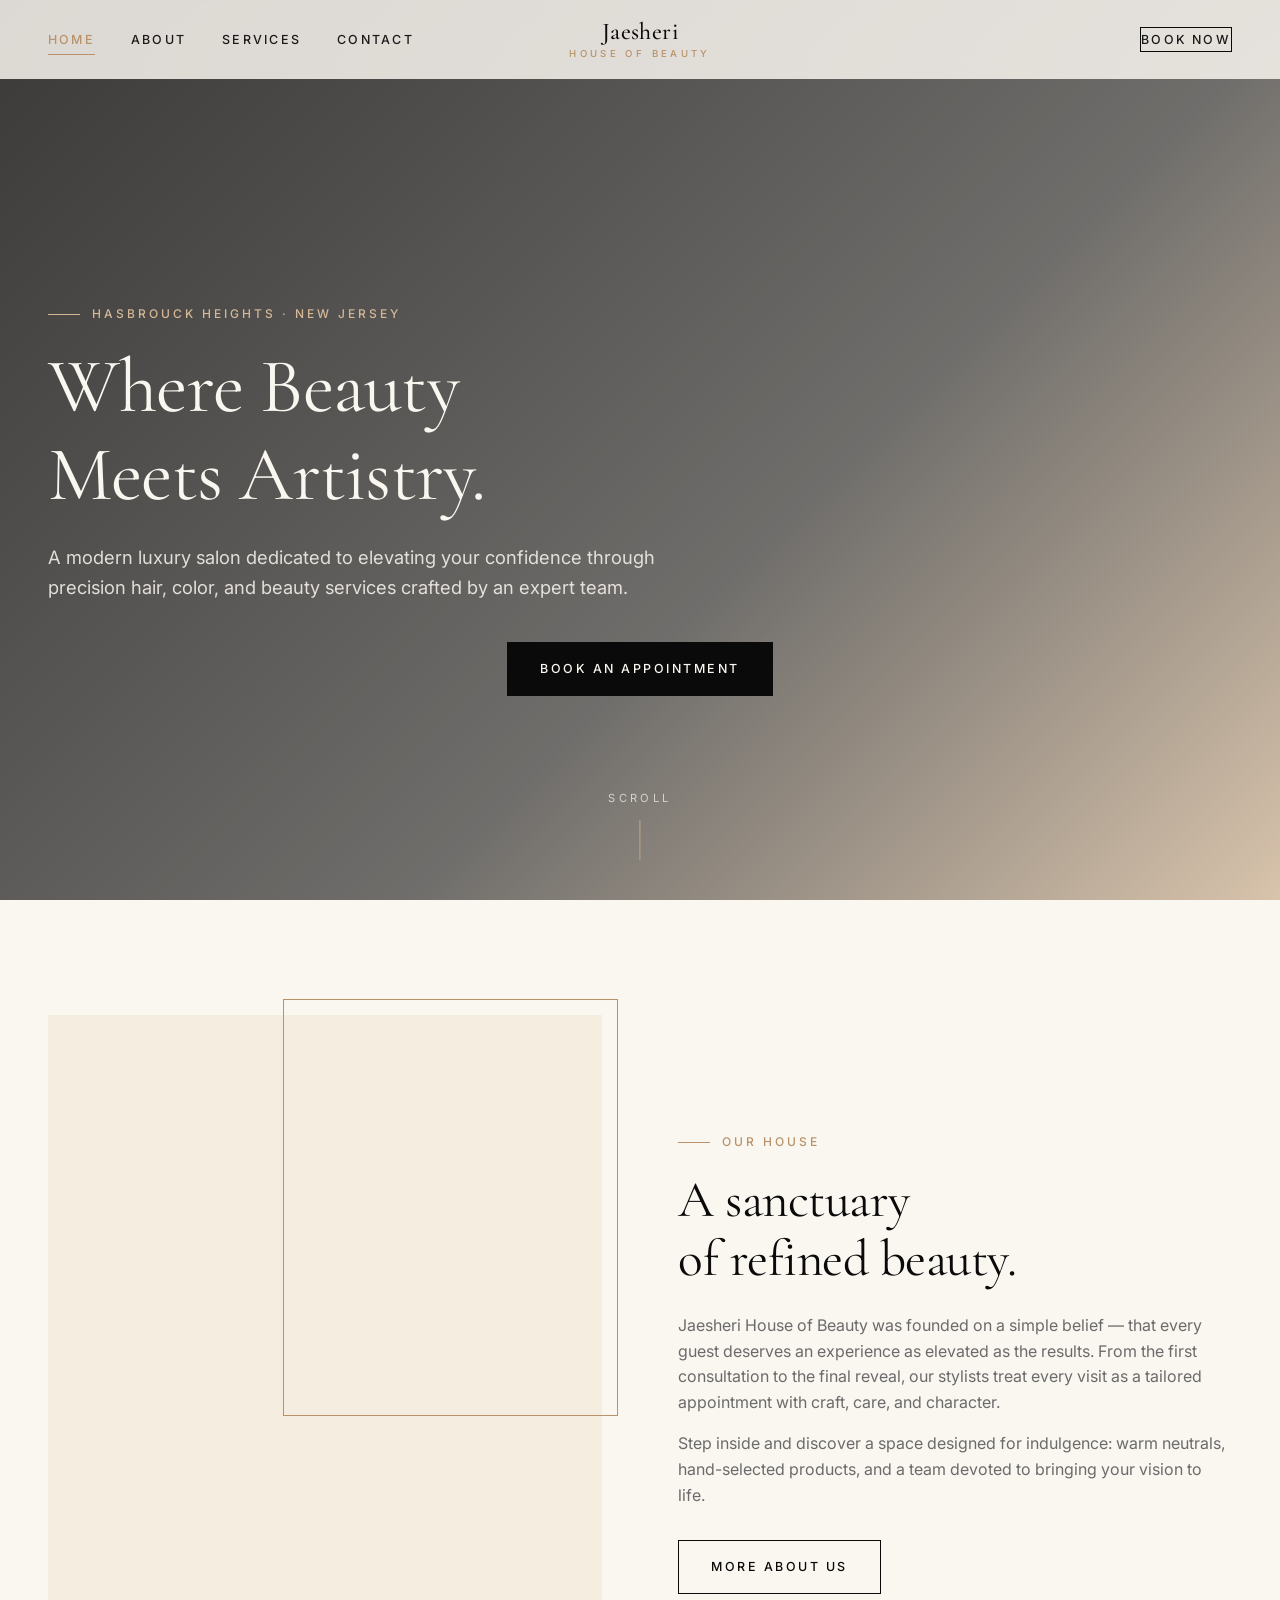
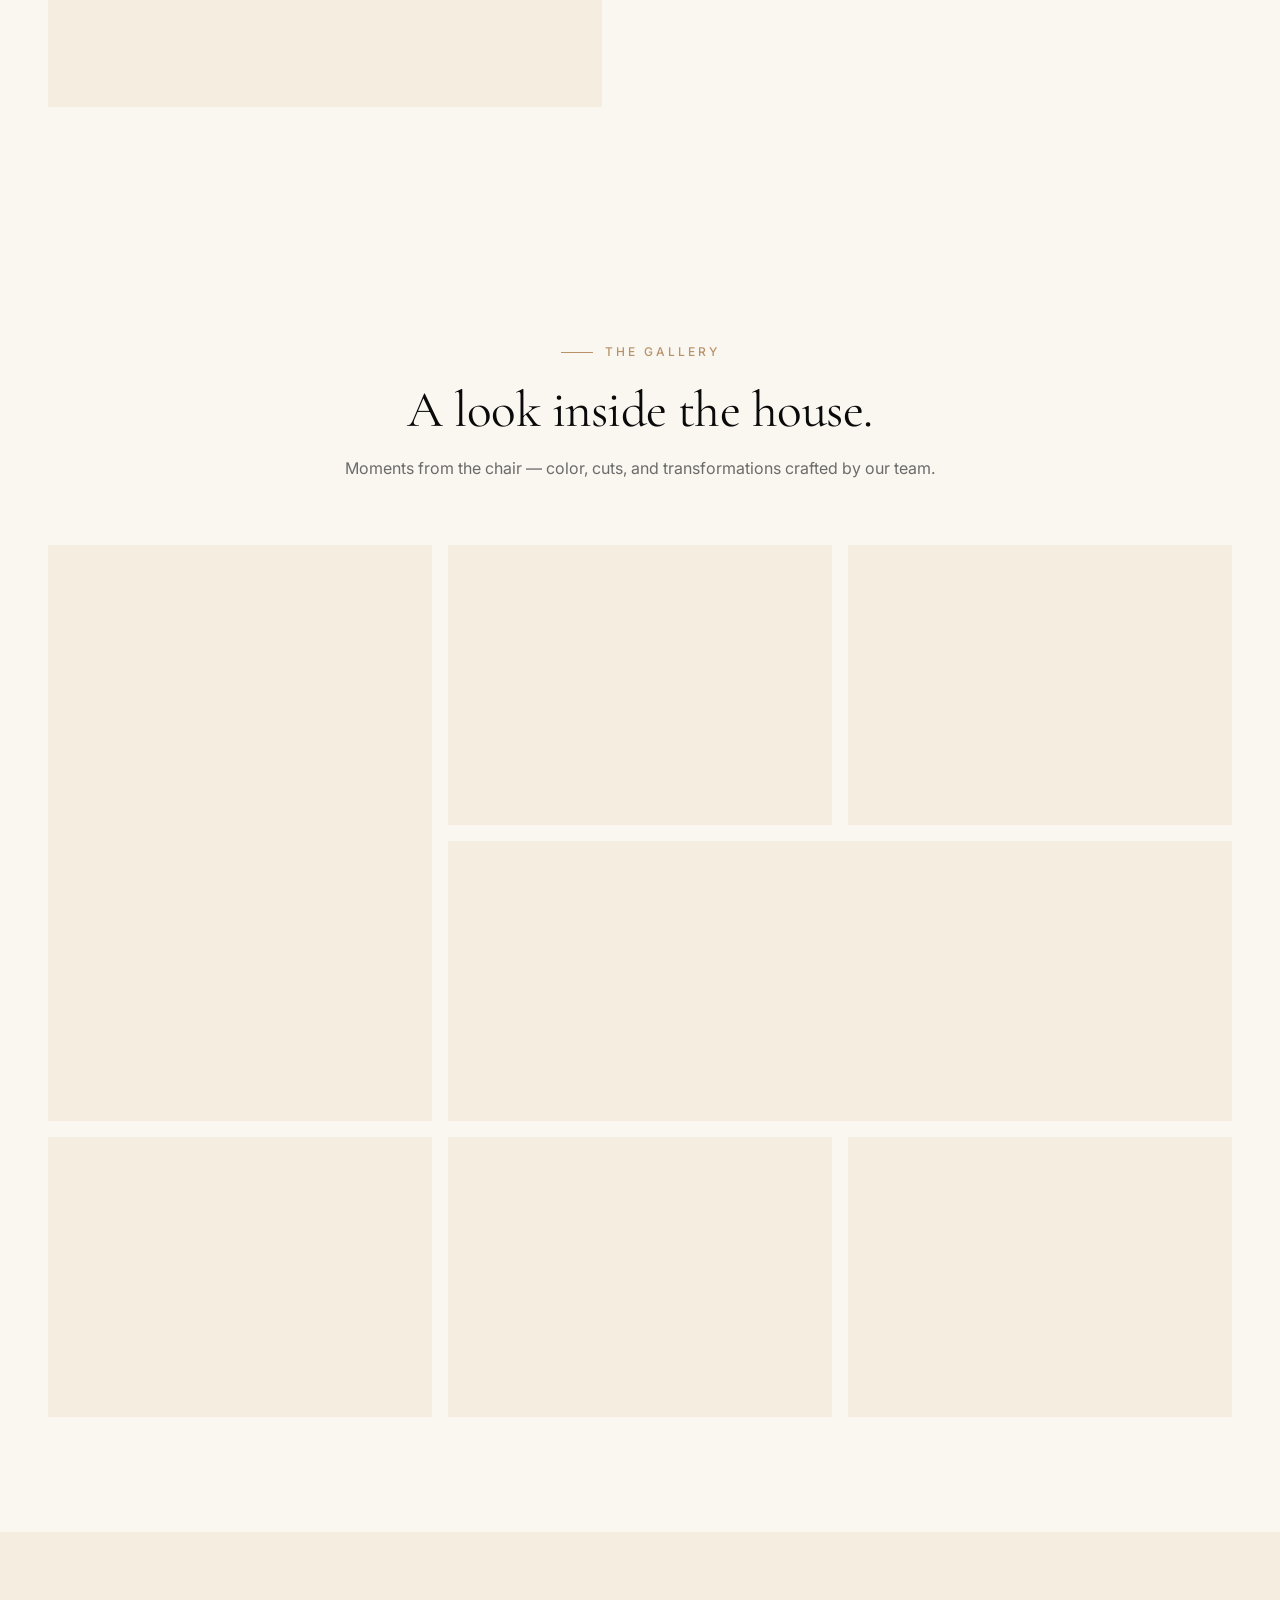
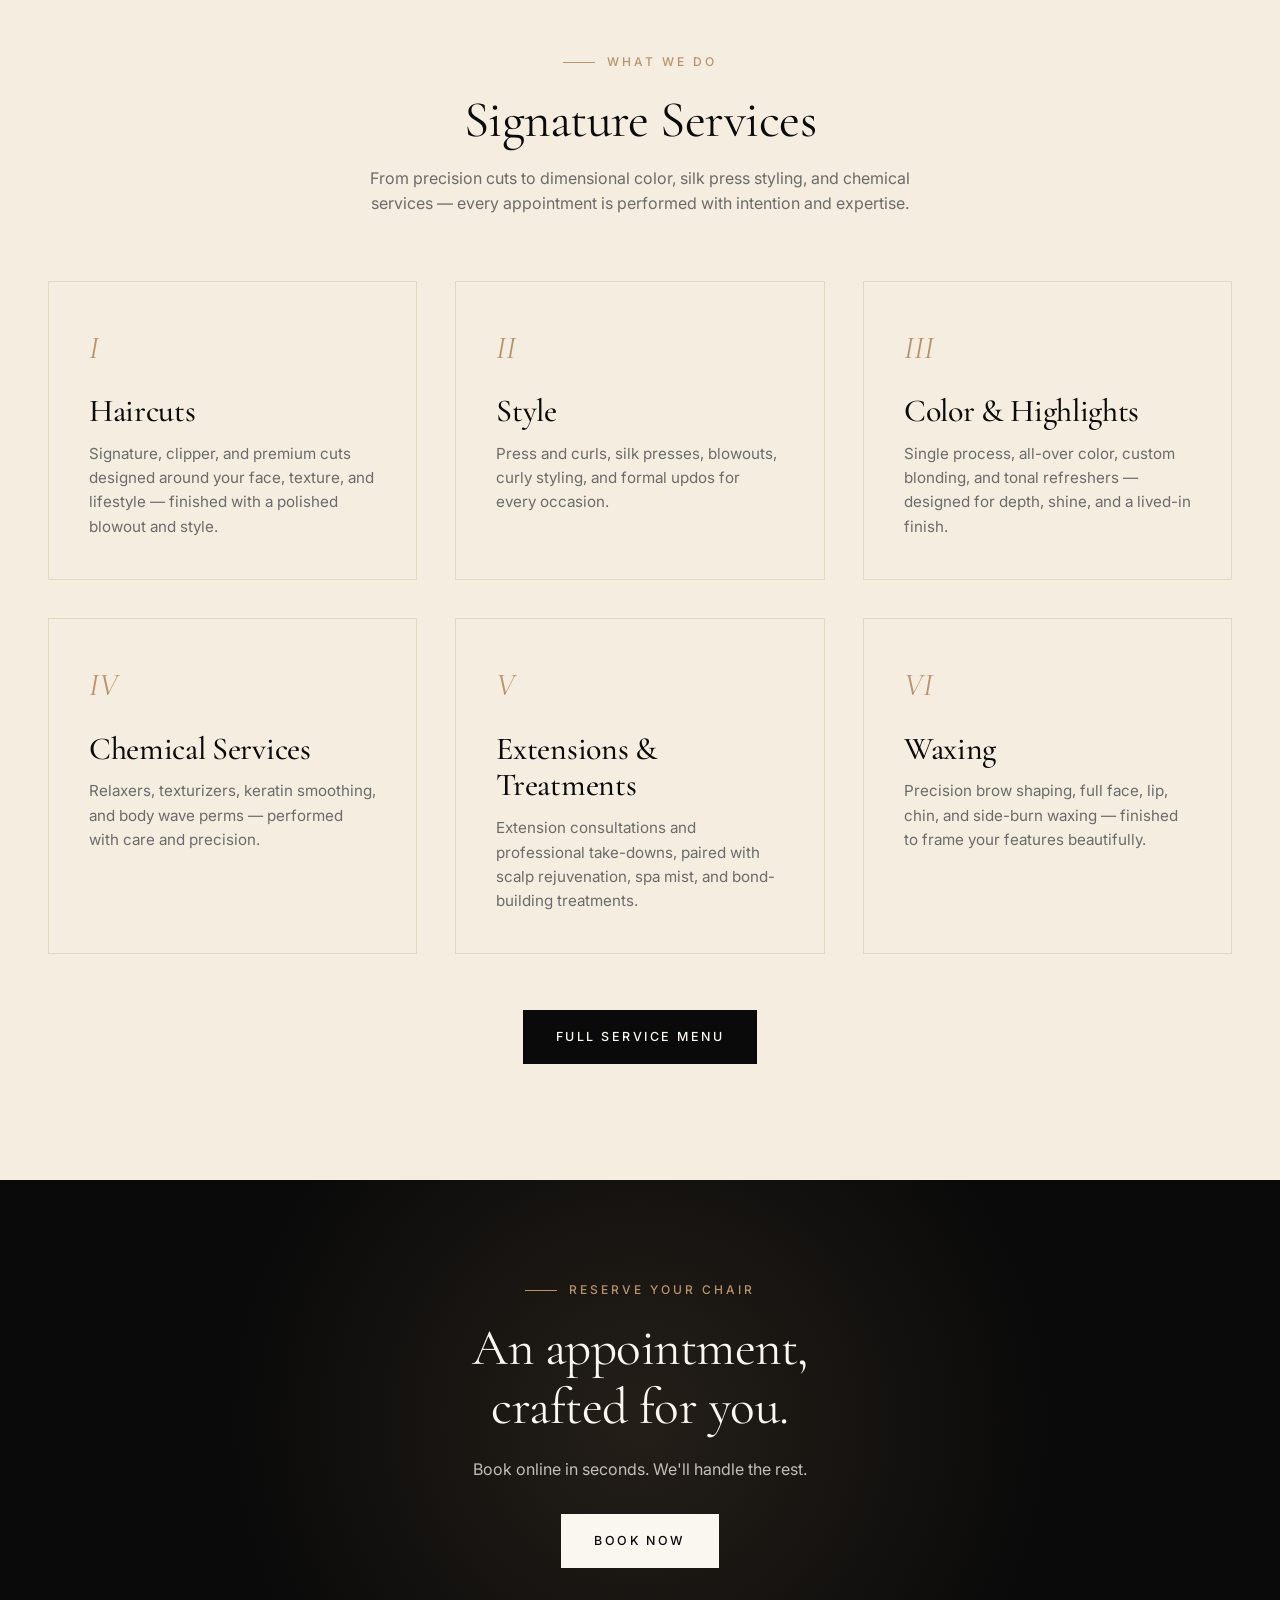
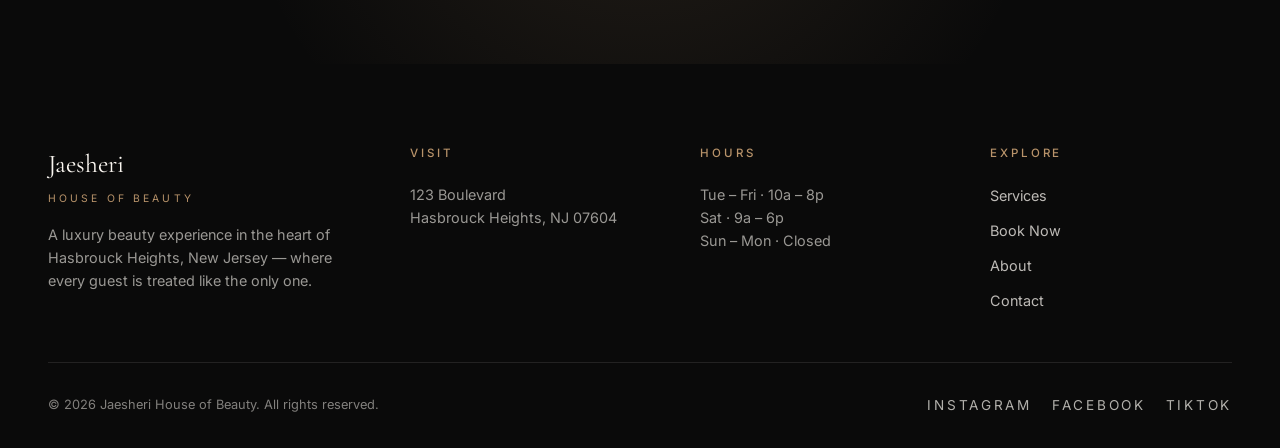
==== commit 9619492e: "Replace Wix with Square, migrate Vagaro services, mobile + SEO pass - Migrate full service catalog f" ====
--- a/index.html
+++ b/index.html
@@ -3,12 +3,137 @@
 <head>
 <meta charset="UTF-8" />
 <meta name="viewport" content="width=device-width, initial-scale=1.0" />
-<title>Jasheri House of Beauty — Luxury Salon in Hasbrouck Heights, NJ</title>
-<meta name="description" content="Jasheri House of Beauty is a luxury beauty salon in Hasbrouck Heights, New Jersey offering premium hair, color, nails, and lash services." />
+
+<!-- Primary -->
+<title>Jaesheri House of Beauty | Luxury Hair Salon in Hasbrouck Heights, NJ</title>
+<meta name="description" content="Jaesheri House of Beauty is a luxury hair salon in Hasbrouck Heights, NJ specializing in precision haircuts, custom color &amp; blonding, silk press, extensions, keratin, and waxing." />
+<meta name="keywords" content="hair salon Hasbrouck Heights, luxury hair salon NJ, balayage NJ, silk press Hasbrouck Heights, keratin treatment NJ, hair extensions Bergen County, hairstylist Hasbrouck Heights" />
+<meta name="author" content="Jaesheri House of Beauty" />
+<meta name="robots" content="index, follow, max-image-preview:large" />
+<meta name="theme-color" content="#0a0a0a" />
+<link rel="canonical" href="https://jaesherihouseofbeauty.com/" />
+
+<!-- Favicons (drop the actual files at the project root) -->
+<link rel="icon" type="image/svg+xml" href="/favicon.svg" />
+<link rel="icon" type="image/x-icon" href="/favicon.ico" />
+<link rel="apple-touch-icon" href="/apple-touch-icon.png" />
+
+<!-- Open Graph -->
+<meta property="og:type" content="website" />
+<meta property="og:site_name" content="Jaesheri House of Beauty" />
+<meta property="og:title" content="Jaesheri House of Beauty | Luxury Hair Salon in Hasbrouck Heights, NJ" />
+<meta property="og:description" content="Luxury hair salon in Hasbrouck Heights, NJ. Precision cuts, custom color, silk press, extensions, and chemical services performed by an expert team." />
+<meta property="og:url" content="https://jaesherihouseofbeauty.com/" />
+<meta property="og:image" content="https://jaesherihouseofbeauty.com/assets/img/og-image.jpg" />
+<meta property="og:image:width" content="1200" />
+<meta property="og:image:height" content="630" />
+<meta property="og:locale" content="en_US" />
+
+<!-- Twitter -->
+<meta name="twitter:card" content="summary_large_image" />
+<meta name="twitter:title" content="Jaesheri House of Beauty | Luxury Hair Salon in Hasbrouck Heights, NJ" />
+<meta name="twitter:description" content="Luxury hair salon in Hasbrouck Heights, NJ — precision cuts, custom color, silk press, extensions, and chemical services." />
+<meta name="twitter:image" content="https://jaesherihouseofbeauty.com/assets/img/og-image.jpg" />
+
+<!-- Fonts -->
 <link rel="preconnect" href="https://fonts.googleapis.com" />
 <link rel="preconnect" href="https://fonts.gstatic.com" crossorigin />
 <link href="https://fonts.googleapis.com/css2?family=Cormorant+Garamond:wght@400;500;600&family=Inter:wght@400;500;600&display=swap" rel="stylesheet" />
-<link rel="stylesheet" href="css/styles.css?v=5" />
+<link rel="stylesheet" href="css/styles.css?v=8" />
+
+<!-- Local Business structured data -->
+<script type="application/ld+json">
+{
+  "@context": "https://schema.org",
+  "@type": "HairSalon",
+  "@id": "https://jaesherihouseofbeauty.com/#salon",
+  "name": "Jaesheri House of Beauty",
+  "alternateName": "Jaesheri Salon",
+  "description": "Luxury hair salon in Hasbrouck Heights, NJ offering precision haircuts, custom color and blonding, silk press, extensions, chemical services, treatments, and waxing.",
+  "url": "https://jaesherihouseofbeauty.com/",
+  "image": "https://jaesherihouseofbeauty.com/assets/img/og-image.jpg",
+  "logo": "https://jaesherihouseofbeauty.com/assets/img/logo.png",
+  "telephone": "+1-201-000-0000",
+  "email": "hello@jaesherihouseofbeauty.com",
+  "priceRange": "$$",
+  "currenciesAccepted": "USD",
+  "paymentAccepted": "Cash, Credit Card, Debit Card",
+  "address": {
+    "@type": "PostalAddress",
+    "streetAddress": "123 Boulevard",
+    "addressLocality": "Hasbrouck Heights",
+    "addressRegion": "NJ",
+    "postalCode": "07604",
+    "addressCountry": "US"
+  },
+  "geo": {
+    "@type": "GeoCoordinates",
+    "latitude": 40.8587,
+    "longitude": -74.0763
+  },
+  "areaServed": [
+    { "@type": "City", "name": "Hasbrouck Heights" },
+    { "@type": "City", "name": "Hackensack" },
+    { "@type": "City", "name": "Lodi" },
+    { "@type": "City", "name": "Teterboro" },
+    { "@type": "City", "name": "Wood-Ridge" },
+    { "@type": "AdministrativeArea", "name": "Bergen County, NJ" }
+  ],
+  "openingHoursSpecification": [
+    {
+      "@type": "OpeningHoursSpecification",
+      "dayOfWeek": ["Tuesday", "Wednesday", "Thursday", "Friday"],
+      "opens": "10:00",
+      "closes": "20:00"
+    },
+    {
+      "@type": "OpeningHoursSpecification",
+      "dayOfWeek": "Saturday",
+      "opens": "09:00",
+      "closes": "18:00"
+    }
+  ],
+  "sameAs": [
+    "https://www.instagram.com/jaesherihouseofbeauty",
+    "https://www.facebook.com/jaesherihouseofbeauty",
+    "https://www.tiktok.com/@jaesherihouseofbeauty",
+    "https://www.vagaro.com/jaesherihouseofbeauty"
+  ],
+  "hasOfferCatalog": {
+    "@type": "OfferCatalog",
+    "name": "Service Menu",
+    "itemListElement": [
+      { "@type": "OfferCatalog", "name": "Haircuts", "itemListElement": [
+        { "@type": "Offer", "itemOffered": { "@type": "Service", "name": "Signature Cut" }, "price": "55", "priceCurrency": "USD" },
+        { "@type": "Offer", "itemOffered": { "@type": "Service", "name": "Premium Cut" }, "price": "80", "priceCurrency": "USD" },
+        { "@type": "Offer", "itemOffered": { "@type": "Service", "name": "Premium Curly Cut" }, "price": "125", "priceCurrency": "USD" }
+      ]},
+      { "@type": "OfferCatalog", "name": "Color & Highlights", "itemListElement": [
+        { "@type": "Offer", "itemOffered": { "@type": "Service", "name": "All-Over Color" }, "price": "110", "priceCurrency": "USD" },
+        { "@type": "Offer", "itemOffered": { "@type": "Service", "name": "Partial Custom Blonding" }, "price": "190", "priceCurrency": "USD" },
+        { "@type": "Offer", "itemOffered": { "@type": "Service", "name": "Full Custom Blonding" }, "price": "230", "priceCurrency": "USD" }
+      ]},
+      { "@type": "OfferCatalog", "name": "Style", "itemListElement": [
+        { "@type": "Offer", "itemOffered": { "@type": "Service", "name": "Silk Press" }, "price": "75", "priceCurrency": "USD" },
+        { "@type": "Offer", "itemOffered": { "@type": "Service", "name": "Press and Curl" }, "price": "90", "priceCurrency": "USD" }
+      ]},
+      { "@type": "OfferCatalog", "name": "Chemical Services", "itemListElement": [
+        { "@type": "Offer", "itemOffered": { "@type": "Service", "name": "Keratin Treatment" }, "priceSpecification": { "@type": "PriceSpecification", "minPrice": "250", "priceCurrency": "USD" } }
+      ]}
+    ]
+  }
+}
+</script>
+
+<!-- Site (WebSite) structured data with sitelinks search -->
+<script type="application/ld+json">
+{
+  "@context": "https://schema.org",
+  "@type": "WebSite",
+  "name": "Jaesheri House of Beauty",
+  "url": "https://jaesherihouseofbeauty.com/"
+}
+</script>
 </head>
 <body>
 
@@ -21,7 +146,7 @@
       <li><a href="services.html">Services</a></li>
       <li><a href="contact.html">Contact</a></li>
     </ul>
-    <a href="index.html" class="nav__brand">Jasheri<span>House of Beauty</span></a>
+    <a href="index.html" class="nav__brand">Jaesheri<span>House of Beauty</span></a>
     <ul class="nav__menu nav__menu--right">
       <li><a href="booking.html">Book Now</a></li>
     </ul>
@@ -33,7 +158,20 @@
 
 <!-- ============ HERO ============ -->
 <header class="hero">
-  <div class="hero__bg"></div>
+  <!--
+    Drop salon footage at assets/videos/hero.mp4 (and optionally hero.webm
+    for smaller file size on supported browsers). The poster image below
+    is shown until the video can play, and remains the visible fallback
+    on mobile or for users who prefer reduced motion.
+  -->
+  <video class="hero__video"
+         autoplay muted loop playsinline
+         preload="metadata"
+         poster="https://images.unsplash.com/photo-1560066984-138dadb4c035?auto=format&fit=crop&w=2000&q=80">
+    <source src="assets/videos/hero.webm" type="video/webm" />
+    <source src="assets/videos/hero.mp4" type="video/mp4" />
+  </video>
+  <div class="hero__overlay"></div>
   <div class="hero__inner">
     <div class="hero__content reveal">
       <span class="eyebrow">Hasbrouck Heights · New Jersey</span>
@@ -51,11 +189,11 @@
 <section>
   <div class="container">
     <div class="split">
-      <div class="split__media reveal" style="background-image:url('https://images.unsplash.com/photo-1522337360788-8b13dee7a37e?auto=format&fit=crop&w=1200&q=80')"></div>
+      <div class="split__media reveal" role="img" aria-label="Stylist working on a client at Jaesheri House of Beauty" style="background-image:url('https://images.unsplash.com/photo-1522337360788-8b13dee7a37e?auto=format&fit=crop&w=1200&q=80')"></div>
       <div class="reveal">
         <span class="eyebrow">Our House</span>
         <h2>A sanctuary<br/>of refined beauty.</h2>
-        <p style="margin-top:1.5rem;">Jasheri House of Beauty was founded on a simple belief — that every guest deserves an experience as elevated as the results. From the first consultation to the final reveal, our stylists treat every visit as a tailored appointment with craft, care, and character.</p>
+        <p style="margin-top:1.5rem;">Jaesheri House of Beauty was founded on a simple belief — that every guest deserves an experience as elevated as the results. From the first consultation to the final reveal, our stylists treat every visit as a tailored appointment with craft, care, and character.</p>
         <p style="margin-top:1rem;">Step inside and discover a space designed for indulgence: warm neutrals, hand-selected products, and a team devoted to bringing your vision to life.</p>
         <a href="about.html" class="btn btn--ghost" style="margin-top:2rem;">More About Us</a>
       </div>
@@ -89,39 +227,39 @@
     <div class="section-head reveal">
       <span class="eyebrow">What We Do</span>
       <h2>Signature Services</h2>
-      <p>From precision cuts to dimensional color and lash artistry, every service is performed with intention and expertise.</p>
+      <p>From precision cuts to dimensional color, silk press styling, and chemical services — every appointment is performed with intention and expertise.</p>
     </div>
 
     <div class="grid grid--3">
       <div class="card reveal">
         <div class="card__icon">I</div>
-        <h3>Hair Styling</h3>
-        <p>Tailored cuts, blowouts, and styling for every occasion. Designed around your face, lifestyle, and vision.</p>
+        <h3>Haircuts</h3>
+        <p>Signature, clipper, and premium cuts designed around your face, texture, and lifestyle — finished with a polished blowout and style.</p>
       </div>
       <div class="card reveal">
         <div class="card__icon">II</div>
+        <h3>Style</h3>
+        <p>Press and curls, silk presses, blowouts, curly styling, and formal updos for every occasion.</p>
+      </div>
+      <div class="card reveal">
+        <div class="card__icon">III</div>
         <h3>Color &amp; Highlights</h3>
-        <p>Balayage, foil work, and custom color formulas that bring depth, shine, and a signature finish.</p>
-      </div>
-      <div class="card reveal">
-        <div class="card__icon">III</div>
-        <h3>Extensions</h3>
-        <p>Hand-selected, ethically sourced extensions for length, volume, and seamless dimension.</p>
+        <p>Single process, all-over color, custom blonding, and tonal refreshers — designed for depth, shine, and a lived-in finish.</p>
       </div>
       <div class="card reveal">
         <div class="card__icon">IV</div>
-        <h3>Bridal &amp; Events</h3>
-        <p>On-site or in-salon glam for weddings, milestones, and the moments that deserve to be unforgettable.</p>
+        <h3>Chemical Services</h3>
+        <p>Relaxers, texturizers, keratin smoothing, and body wave perms — performed with care and precision.</p>
       </div>
       <div class="card reveal">
         <div class="card__icon">V</div>
-        <h3>Lash &amp; Brow</h3>
-        <p>Lash extensions, lifts, tints, and brow shaping finished to frame your features beautifully.</p>
+        <h3>Extensions &amp; Treatments</h3>
+        <p>Extension consultations and professional take-downs, paired with scalp rejuvenation, spa mist, and bond-building treatments.</p>
       </div>
       <div class="card reveal">
         <div class="card__icon">VI</div>
-        <h3>Nail Artistry</h3>
-        <p>Manicures and pedicures with premium polish and a meticulous attention to the smallest details.</p>
+        <h3>Waxing</h3>
+        <p>Precision brow shaping, full face, lip, chin, and side-burn waxing — finished to frame your features beautifully.</p>
       </div>
     </div>
 
@@ -146,7 +284,7 @@
   <div class="container">
     <div class="footer__grid">
       <div>
-        <div class="footer__brand">Jasheri<span>House of Beauty</span></div>
+        <div class="footer__brand">Jaesheri<span>House of Beauty</span></div>
         <p>A luxury beauty experience in the heart of Hasbrouck Heights, New Jersey — where every guest is treated like the only one.</p>
       </div>
       <div>
@@ -168,7 +306,7 @@
       </div>
     </div>
     <div class="footer__bottom">
-      <div>© 2026 Jasheri House of Beauty. All rights reserved.</div>
+      <div>© 2026 Jaesheri House of Beauty. All rights reserved.</div>
       <div class="footer__social">
         <a href="#">Instagram</a>
         <a href="#">Facebook</a>
--- a/css/styles.css
+++ b/css/styles.css
@@ -1,5 +1,5 @@
 /* ============================================
-   Jasheri House of Beauty — Global Styles
+   Jaesheri House of Beauty — Global Styles
    Palette: Black · Tan · Cream · Off-White
    ============================================ */
 
@@ -27,7 +27,7 @@
 
 * { box-sizing: border-box; margin: 0; padding: 0; }
 
-html { scroll-behavior: smooth; }
+html { scroll-behavior: smooth; -webkit-text-size-adjust: 100%; }
 
 body {
   font-family: var(--font-body);
@@ -37,7 +37,10 @@
   font-weight: 400;
   -webkit-font-smoothing: antialiased;
   -moz-osx-font-smoothing: grayscale;
-}
+  overflow-x: hidden;
+}
+
+body.nav-open { overflow: hidden; }
 
 img { max-width: 100%; display: block; }
 
@@ -265,37 +268,83 @@
 .nav__toggle.open span:nth-child(3) { transform: translateY(-6.5px) rotate(-45deg); }
 
 @media (max-width: 900px) {
+  .nav {
+    padding: 0.9rem 0;
+    backdrop-filter: none;
+    -webkit-backdrop-filter: none;
+    background: rgba(250, 246, 240, 0.96);
+  }
+  .nav.scrolled { background: var(--off-white); }
   .nav__inner {
     display: flex;
     justify-content: space-between;
-  }
+    align-items: center;
+    gap: 1rem;
+  }
+  .nav__brand { font-size: 1.25rem; }
+  .nav__brand span { font-size: 0.55rem; letter-spacing: 0.3em; }
   .nav__toggle { display: block; }
+
   .nav__menu {
     position: fixed;
     left: 0;
     right: 0;
     background: var(--off-white);
     flex-direction: column;
-    gap: 2rem;
-    transform: translateX(100%);
-    transition: transform 0.4s var(--ease);
+    gap: 0;
+    opacity: 0;
+    visibility: hidden;
+    transition: opacity 0.3s var(--ease), visibility 0.3s var(--ease);
     margin: 0;
-    padding: 0 2rem;
-  }
+    overflow-y: auto;
+    -webkit-overflow-scrolling: touch;
+    justify-self: auto;
+  }
+  .nav__menu.open { opacity: 1; visibility: visible; }
+
   .nav__menu--left {
     top: 0;
-    bottom: 50%;
-    justify-content: flex-end;
-    padding-bottom: 1.25rem;
+    bottom: 0;
+    justify-content: center;
+    align-items: stretch;
+    padding: 5.5rem 1.5rem 7rem;
   }
   .nav__menu--right {
-    top: 50%;
     bottom: 0;
-    justify-content: flex-start;
-    padding-top: 1.25rem;
-  }
-  .nav__menu.open { transform: translateX(0); }
-  .nav__menu a { font-size: 1rem; }
+    top: auto;
+    padding: 1.5rem;
+    border-top: 1px solid var(--border);
+    background: var(--off-white);
+    z-index: 1;
+    align-items: center;
+    justify-content: center;
+  }
+  .nav__menu--left li { width: 100%; text-align: center; }
+
+  .nav__menu--left a {
+    font-family: var(--font-display);
+    font-size: 1.85rem;
+    font-weight: 400;
+    letter-spacing: 0.01em;
+    text-transform: none;
+    color: var(--black);
+    display: block;
+    padding: 0.75rem 0;
+  }
+  .nav__menu--left a.active { color: var(--tan); }
+  .nav__menu--left a.active::after { display: none; }
+
+  .nav__menu--right a {
+    font-family: var(--font-body);
+    font-size: 0.78rem;
+    letter-spacing: 0.2em;
+    text-transform: uppercase;
+    border: 1px solid var(--black);
+    padding: 1rem 2.25rem;
+    display: inline-block;
+    text-align: center;
+    min-width: 14rem;
+  }
 }
 
 /* ---------- Hero ---------- */
@@ -308,15 +357,33 @@
   overflow: hidden;
   color: var(--off-white);
   padding-top: 6rem;
-}
-
-.hero__bg {
-  position: absolute;
-  inset: 0;
   background:
     linear-gradient(135deg, rgba(10,10,10,0.55) 0%, rgba(10,10,10,0.35) 60%, rgba(184,147,106,0.3) 100%),
     url("https://images.unsplash.com/photo-1560066984-138dadb4c035?auto=format&fit=crop&w=2000&q=80") center/cover no-repeat;
-  z-index: -1;
+}
+
+.hero__video {
+  position: absolute;
+  inset: 0;
+  width: 100%;
+  height: 100%;
+  object-fit: cover;
+  z-index: 0;
+  pointer-events: none;
+}
+
+.hero__overlay {
+  position: absolute;
+  inset: 0;
+  background: linear-gradient(135deg, rgba(10,10,10,0.55) 0%, rgba(10,10,10,0.35) 60%, rgba(184,147,106,0.3) 100%);
+  z-index: 1;
+}
+
+.hero__inner { position: relative; z-index: 2; }
+.hero__scroll { z-index: 2; }
+
+@media (prefers-reduced-motion: reduce) {
+  .hero__video { display: none; }
 }
 
 .hero__inner {
@@ -459,7 +526,107 @@
   z-index: -1;
 }
 
-/* ---------- Service list (services page) ---------- */
+/* ---------- Service list (collapsible categories) ---------- */
+
+.svc-cat {
+  border-top: 1px solid var(--border);
+}
+.svc-cat:last-of-type { border-bottom: 1px solid var(--border); }
+
+.svc-cat > summary {
+  list-style: none;
+  display: grid;
+  grid-template-columns: auto 1fr auto auto;
+  align-items: baseline;
+  gap: 1rem;
+  padding: 1.25rem 0.25rem;
+  cursor: pointer;
+  user-select: none;
+}
+.svc-cat > summary::-webkit-details-marker { display: none; }
+.svc-cat > summary::marker { content: ""; }
+
+.svc-cat__num {
+  font-family: var(--font-body);
+  font-size: 0.7rem;
+  font-weight: 500;
+  letter-spacing: 0.25em;
+  color: var(--tan);
+}
+.svc-cat__name {
+  font-family: var(--font-display);
+  font-size: clamp(1.4rem, 2.6vw, 1.85rem);
+  font-weight: 500;
+  color: var(--black);
+  line-height: 1.2;
+}
+.svc-cat__count {
+  font-family: var(--font-body);
+  font-size: 0.78rem;
+  color: var(--text-muted);
+  font-variant-numeric: tabular-nums;
+}
+.svc-cat__chev {
+  width: 12px;
+  height: 12px;
+  border-right: 1.5px solid var(--black);
+  border-bottom: 1.5px solid var(--black);
+  transform: rotate(45deg);
+  transition: transform 0.25s var(--ease);
+  margin-bottom: 4px;
+}
+.svc-cat[open] > summary .svc-cat__chev {
+  transform: rotate(-135deg);
+  margin-bottom: -2px;
+}
+.svc-cat > summary:hover .svc-cat__name { color: var(--tan); }
+
+.svc-list {
+  display: grid;
+  grid-template-columns: 1fr 1fr;
+  gap: 0.5rem 2.5rem;
+  padding: 0.25rem 0 1.5rem;
+}
+.svc {
+  padding: 0.65rem 0;
+  border-top: 1px dashed var(--border);
+}
+.svc__head {
+  display: flex;
+  justify-content: space-between;
+  align-items: baseline;
+  gap: 1rem;
+}
+.svc__name {
+  font-family: var(--font-display);
+  font-size: 1.1rem;
+  color: var(--black);
+  line-height: 1.3;
+}
+.svc__price {
+  font-family: var(--font-display);
+  font-size: 1.05rem;
+  color: var(--tan);
+  white-space: nowrap;
+  font-variant-numeric: tabular-nums;
+}
+.svc__desc {
+  font-size: 0.85rem;
+  color: var(--text-muted);
+  margin: 0.2rem 0 0;
+  line-height: 1.45;
+}
+
+@media (max-width: 760px) {
+  .svc-list { grid-template-columns: 1fr; gap: 0; padding-bottom: 1rem; }
+  .svc { padding: 0.55rem 0; }
+  .svc__name { font-size: 1.02rem; }
+  .svc__price { font-size: 1rem; }
+  .svc__desc { font-size: 0.82rem; }
+  .svc-cat > summary { padding: 1.1rem 0.25rem; gap: 0.85rem; }
+}
+
+/* ---------- Service list (legacy table — services page) ---------- */
 
 .services-category { margin-bottom: 5rem; }
 .services-category__title {
@@ -735,3 +902,76 @@
 .cta-banner h2 { color: var(--off-white); position: relative; margin-bottom: 1.25rem; }
 .cta-banner p { color: rgba(250, 246, 240, 0.75); margin: 0 auto 2rem; position: relative; }
 .cta-banner .btn { position: relative; }
+
+/* ---------- Mobile polish ---------- */
+
+@media (max-width: 900px) {
+  .page-header { padding: 7rem 0 3.5rem; }
+  .hero { padding-top: 5.5rem; min-height: 92vh; min-height: 92svh; }
+  .hero h1 { font-size: clamp(2.5rem, 10vw, 3.75rem); }
+  .hero p { font-size: 1.05rem; margin-bottom: 2rem; }
+  .hero__actions { margin-top: 1.75rem; }
+  .hero__scroll { bottom: 1.5rem; font-size: 0.65rem; }
+  .hero__scroll::after { height: 28px; }
+
+  .btn {
+    justify-content: center;
+    padding: 1rem 1.75rem;
+    min-height: 44px;
+  }
+  .hero__actions .btn,
+  .cta-banner .btn,
+  form .btn,
+  form button.btn {
+    width: 100%;
+    max-width: 22rem;
+  }
+
+  .section-head p { font-size: 0.98rem; }
+  .card { padding: 2rem 1.5rem; }
+
+  .service-row {
+    grid-template-columns: 1fr;
+    gap: 0.4rem;
+    padding: 1.25rem 0;
+  }
+  .service-row__name { font-size: 1.2rem; }
+  .service-row__price { font-size: 1.1rem; padding-top: 0; }
+  .services-category__title {
+    flex-wrap: wrap;
+    gap: 0.75rem;
+    margin-bottom: 1.75rem;
+    padding-bottom: 1rem;
+  }
+  .services-category { margin-bottom: 3.5rem; }
+
+  .split__media { aspect-ratio: 4 / 3; }
+  .split__media::before { width: 50%; height: 50%; inset: -0.75rem -0.75rem auto auto; }
+
+  .footer { padding: 4rem 0 2rem; }
+  .footer__grid { gap: 2rem; padding-bottom: 2rem; }
+  .footer__bottom {
+    flex-direction: column;
+    align-items: flex-start;
+    text-align: left;
+  }
+  .footer__social { gap: 1rem; flex-wrap: wrap; }
+
+  .form input,
+  .form select,
+  .form textarea {
+    font-size: 16px; /* prevent iOS zoom on focus */
+  }
+
+  .booking-embed { padding: 2.5rem 1.25rem; }
+  .booking-embed code { font-size: 0.72rem; word-break: break-all; }
+}
+
+@media (max-width: 560px) {
+  .gallery { grid-template-columns: 1fr; grid-auto-rows: 240px; }
+  .gallery__item--wide,
+  .gallery__item--tall { grid-column: span 1; grid-row: span 1; }
+
+  .eyebrow::before { width: 1.5rem; margin-right: 0.5rem; }
+  .hero h1 { line-height: 1.1; }
+}
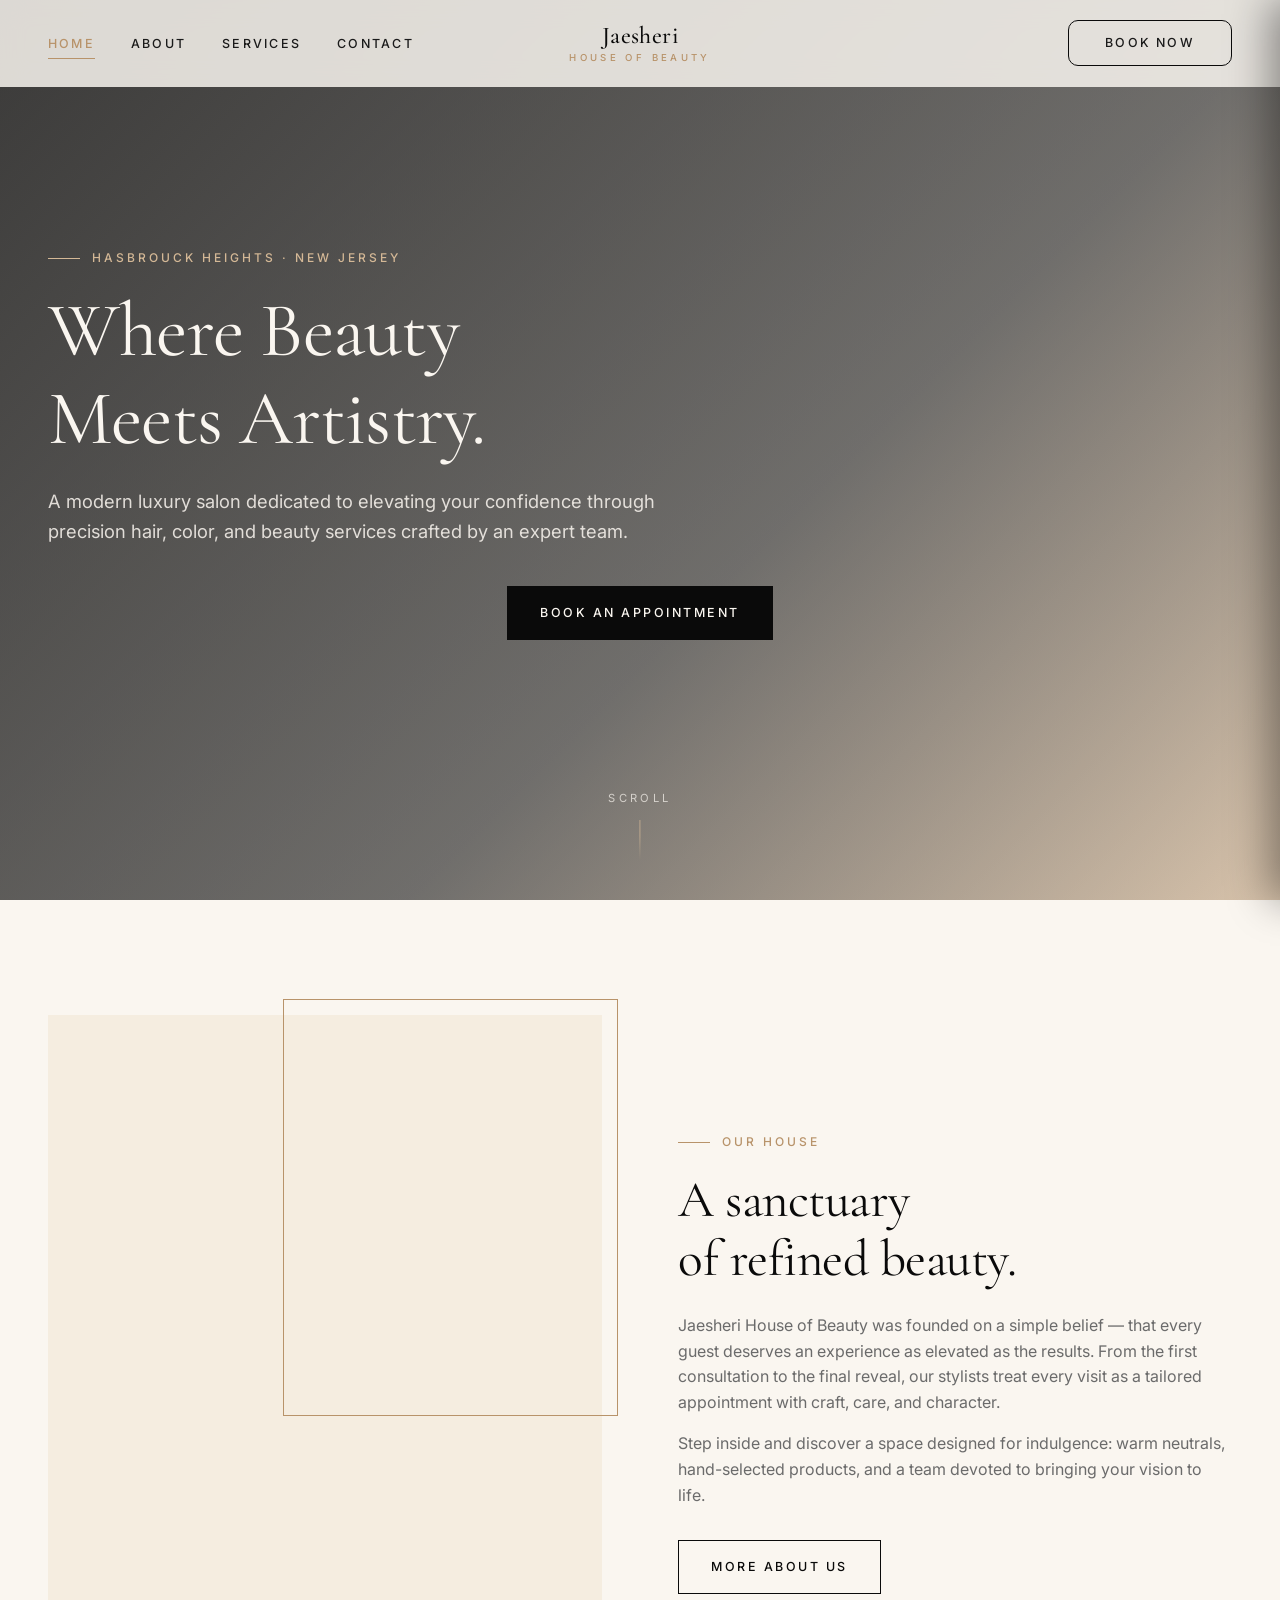
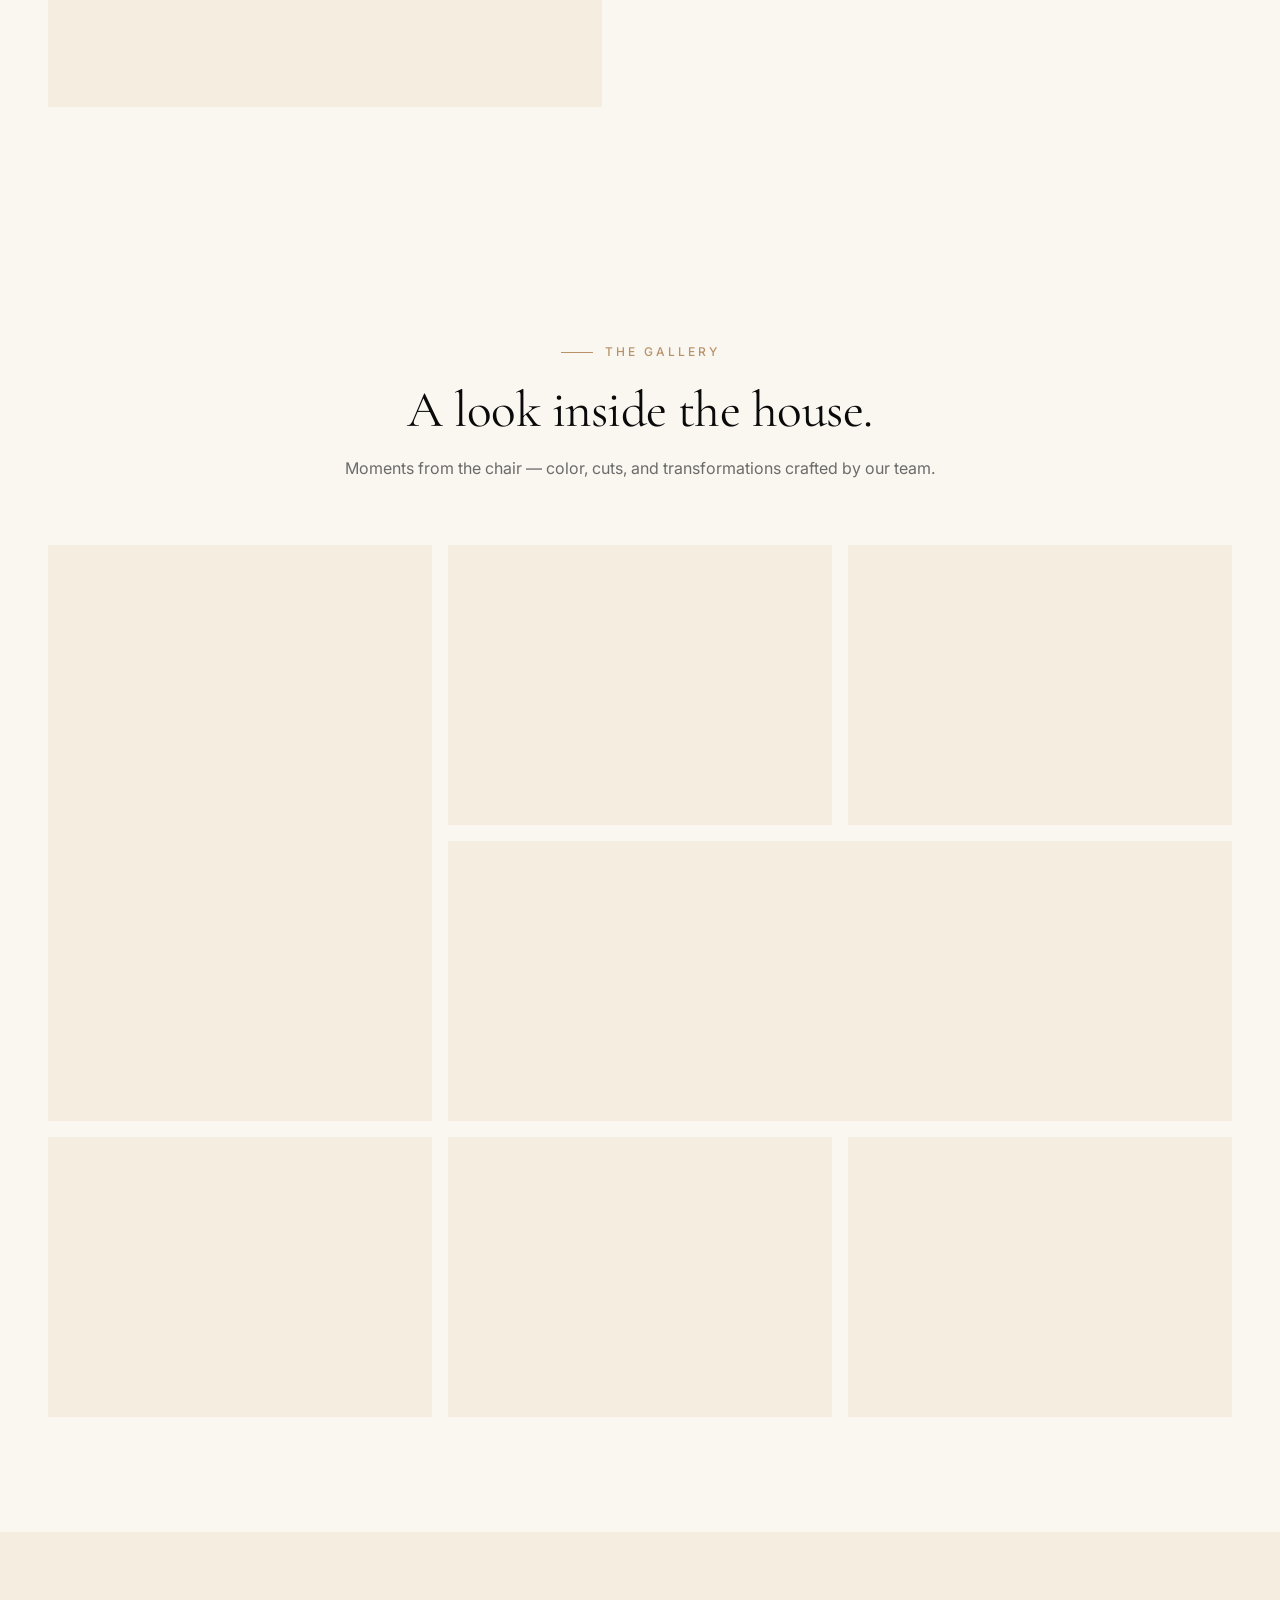
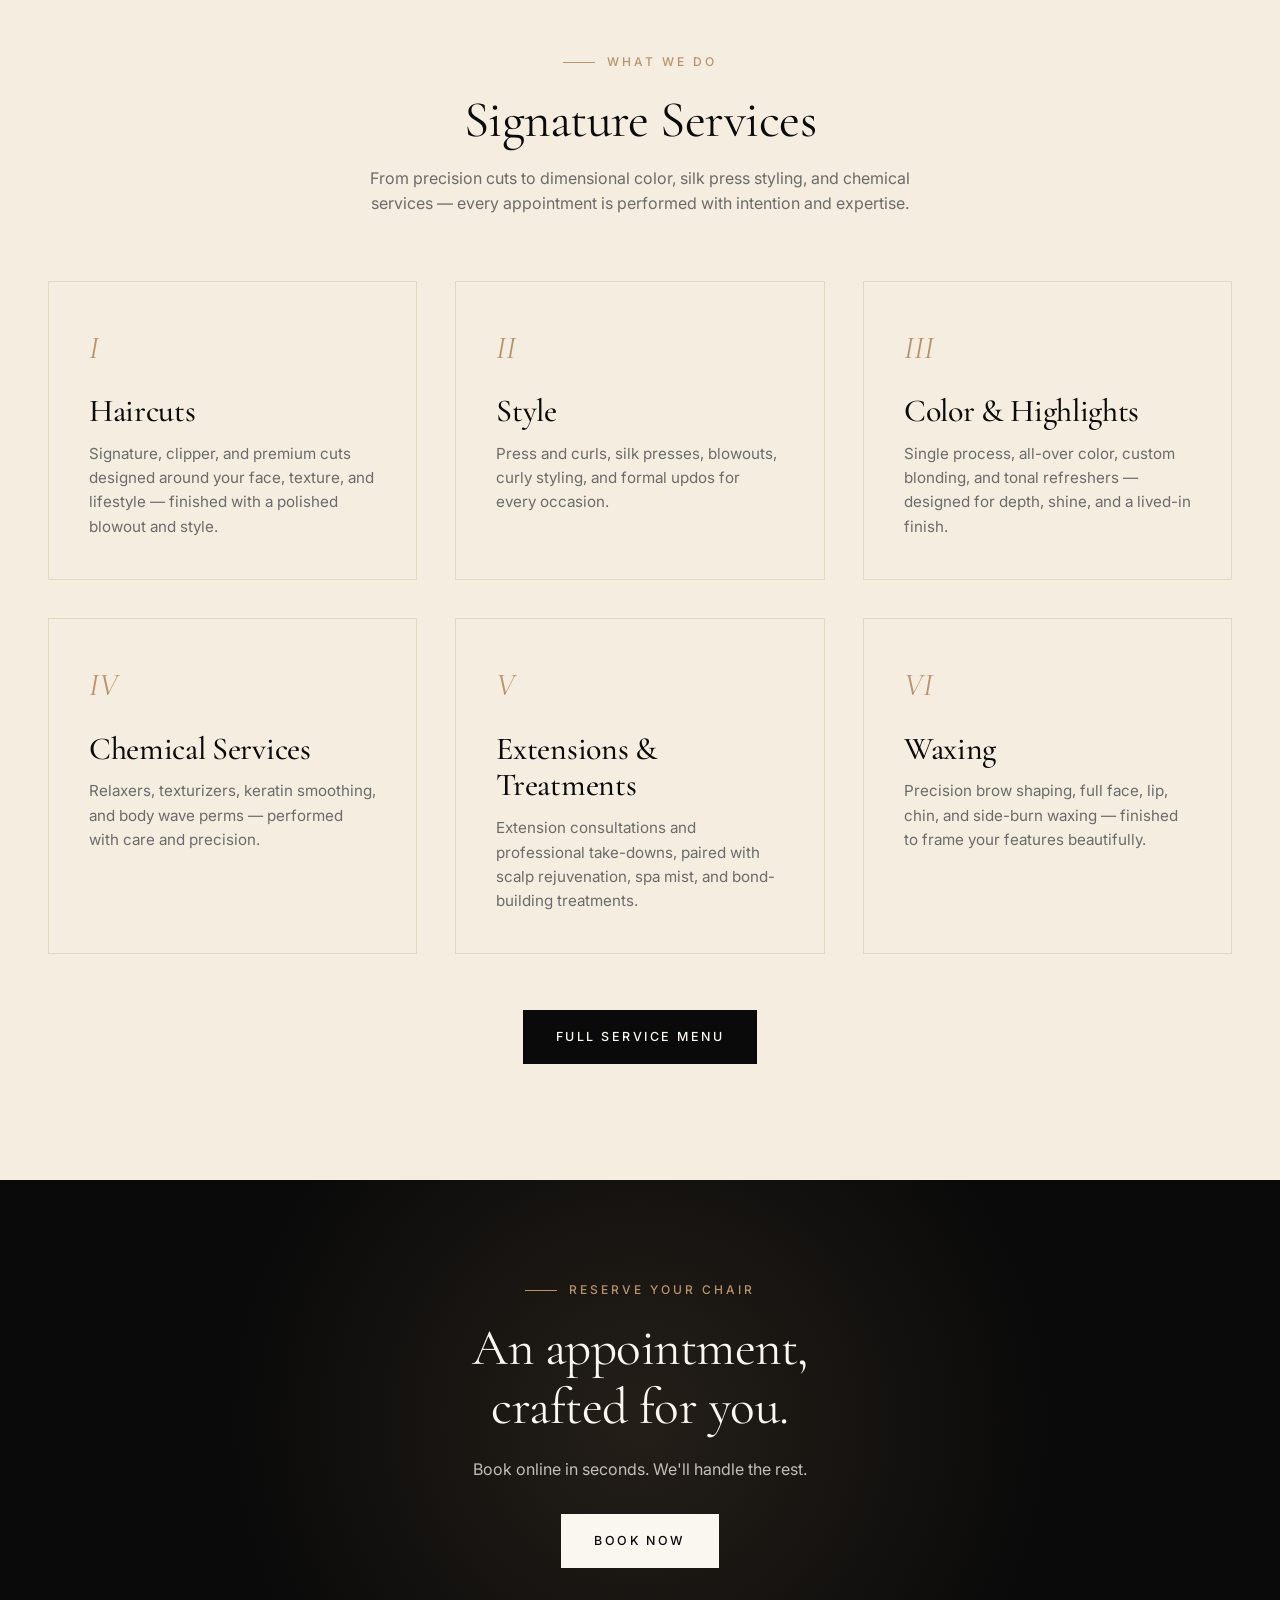
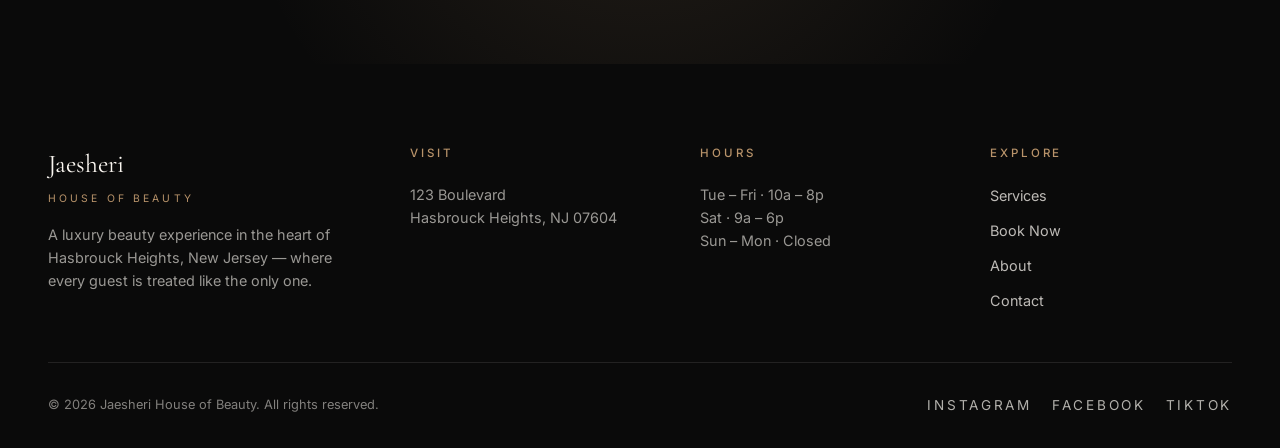
==== commit 325ae716: "Add Square booking side panel with tabbed accordion and service deep links Sitewide booking now open" ====
--- a/index.html
+++ b/index.html
@@ -39,7 +39,7 @@
 <link rel="preconnect" href="https://fonts.googleapis.com" />
 <link rel="preconnect" href="https://fonts.gstatic.com" crossorigin />
 <link href="https://fonts.googleapis.com/css2?family=Cormorant+Garamond:wght@400;500;600&family=Inter:wght@400;500;600&display=swap" rel="stylesheet" />
-<link rel="stylesheet" href="css/styles.css?v=8" />
+<link rel="stylesheet" href="css/styles.css?v=14" />
 
 <!-- Local Business structured data -->
 <script type="application/ld+json">
@@ -96,8 +96,7 @@
   "sameAs": [
     "https://www.instagram.com/jaesherihouseofbeauty",
     "https://www.facebook.com/jaesherihouseofbeauty",
-    "https://www.tiktok.com/@jaesherihouseofbeauty",
-    "https://www.vagaro.com/jaesherihouseofbeauty"
+    "https://www.tiktok.com/@jaesherihouseofbeauty"
   ],
   "hasOfferCatalog": {
     "@type": "OfferCatalog",
@@ -179,7 +178,7 @@
       <p>A modern luxury salon dedicated to elevating your confidence through precision hair, color, and beauty services crafted by an expert team.</p>
     </div>
     <div class="hero__actions reveal">
-      <a href="booking.html" class="btn">Book an Appointment</a>
+      <a href="booking.html#book" class="btn">Book an Appointment</a>
     </div>
   </div>
   <div class="hero__scroll">Scroll</div>
@@ -275,7 +274,7 @@
     <span class="eyebrow">Reserve Your Chair</span>
     <h2>An appointment,<br/>crafted for you.</h2>
     <p>Book online in seconds. We'll handle the rest.</p>
-    <a href="booking.html" class="btn btn--light">Book Now</a>
+    <a href="booking.html#book" class="btn btn--light">Book Now</a>
   </div>
 </section>
 
--- a/css/styles.css
+++ b/css/styles.css
@@ -181,16 +181,19 @@
 .nav__menu--left { justify-self: start; }
 .nav__menu--right { justify-self: end; }
 
-.nav__menu--right a {
+.nav__menu.nav__menu--right a {
+  display: inline-block;
   border: 1px solid var(--black);
-  padding: 0.7rem 1.4rem;
-  transition: background 0.25s var(--ease), color 0.25s var(--ease);
-}
-.nav__menu--right a:hover {
+  border-radius: 10px;
+  padding: 1rem 2.25rem;
+  line-height: 1;
+  transition: background 0.25s var(--ease), color 0.25s var(--ease), border-color 0.25s var(--ease);
+}
+.nav__menu.nav__menu--right a:hover {
   background: var(--black);
   color: var(--off-white);
 }
-.nav__menu--right a.active::after { display: none; }
+.nav__menu.nav__menu--right a.active::after { display: none; }
 
 .nav__brand {
   text-align: center;
@@ -357,6 +360,7 @@
   overflow: hidden;
   color: var(--off-white);
   padding-top: 6rem;
+  padding-bottom: 7rem;
   background:
     linear-gradient(135deg, rgba(10,10,10,0.55) 0%, rgba(10,10,10,0.35) 60%, rgba(184,147,106,0.3) 100%),
     url("https://images.unsplash.com/photo-1560066984-138dadb4c035?auto=format&fit=crop&w=2000&q=80") center/cover no-repeat;
@@ -428,13 +432,17 @@
   display: block;
   width: 1px;
   height: 40px;
-  background: var(--tan-light);
+  background: linear-gradient(to bottom, transparent, var(--tan-light) 30%, var(--tan-light) 70%, transparent);
+  background-size: 1px 200%;
+  background-position: 0 -100%;
   margin: 0.75rem auto 0;
-  animation: pulse 2s infinite;
-}
-@keyframes pulse {
-  0%, 100% { opacity: 0.3; transform: scaleY(0.7); }
-  50% { opacity: 1; transform: scaleY(1); }
+  animation: scrollCue 2.4s var(--ease) infinite;
+}
+@keyframes scrollCue {
+  0% { background-position: 0 -100%; opacity: 0; }
+  20% { opacity: 1; }
+  80% { opacity: 1; }
+  100% { background-position: 0 100%; opacity: 0; }
 }
 
 /* ---------- Page header (non-home) ---------- */
@@ -473,7 +481,21 @@
   border: 1px solid var(--border);
   transition: all 0.4s var(--ease);
   position: relative;
-}
+  overflow: hidden;
+}
+
+.card::before {
+  content: "";
+  position: absolute;
+  top: 0;
+  left: 50%;
+  width: 0;
+  height: 2px;
+  background: var(--tan);
+  transform: translateX(-50%);
+  transition: width 0.45s var(--ease);
+}
+.card:hover::before { width: 100%; }
 
 .card:hover {
   background: var(--black);
@@ -588,9 +610,15 @@
   padding: 0.25rem 0 1.5rem;
 }
 .svc {
+  display: block;
   padding: 0.65rem 0;
   border-top: 1px dashed var(--border);
-}
+  text-decoration: none;
+  color: inherit;
+  position: relative;
+  transition: padding 0.2s ease, background 0.2s ease;
+}
+.svc:hover { padding-left: 0.75rem; background: rgba(0,0,0,0.015); }
 .svc__head {
   display: flex;
   justify-content: space-between;
@@ -602,7 +630,16 @@
   font-size: 1.1rem;
   color: var(--black);
   line-height: 1.3;
-}
+  transition: color 0.2s ease;
+}
+.svc:hover .svc__name { color: var(--tan-dark); }
+.svc__name::after {
+  content: " →";
+  opacity: 0;
+  color: var(--tan);
+  transition: opacity 0.2s ease;
+}
+.svc:hover .svc__name::after { opacity: 1; }
 .svc__price {
   font-family: var(--font-display);
   font-size: 1.05rem;
@@ -718,17 +755,43 @@
   overflow: hidden;
   position: relative;
   cursor: pointer;
-  transition: transform 0.5s var(--ease);
+  transition: transform 0.7s var(--ease), background-size 0.9s var(--ease);
+  background-size: 105%;
 }
 .gallery__item::after {
-  content: "";
-  position: absolute;
-  inset: 0;
-  background: rgba(10,10,10,0);
-  transition: background 0.4s var(--ease);
-}
-.gallery__item:hover { transform: scale(1.02); }
-.gallery__item:hover::after { background: rgba(10,10,10,0.2); }
+  content: "+";
+  position: absolute;
+  top: 1.1rem;
+  right: 1.25rem;
+  width: 2.25rem;
+  height: 2.25rem;
+  border: 1px solid rgba(245, 237, 224, 0.6);
+  border-radius: 50%;
+  display: flex;
+  align-items: center;
+  justify-content: center;
+  color: var(--off-white);
+  font-family: var(--font-display);
+  font-size: 1.4rem;
+  line-height: 1;
+  background: rgba(10, 10, 10, 0.22);
+  backdrop-filter: blur(2px);
+  -webkit-backdrop-filter: blur(2px);
+  opacity: 0;
+  transform: translateY(-4px);
+  transition: opacity 0.35s var(--ease), transform 0.35s var(--ease);
+  pointer-events: none;
+}
+.gallery__item:hover {
+  background-size: 115%;
+}
+.gallery__item:hover::after {
+  opacity: 1;
+  transform: translateY(0);
+}
+@media (hover: none) {
+  .gallery__item::after { opacity: 0.55; transform: translateY(0); }
+}
 
 .gallery__item--tall { grid-row: span 2; }
 .gallery__item--wide { grid-column: span 2; }
@@ -788,24 +851,31 @@
 }
 .form textarea { min-height: 140px; resize: vertical; }
 
-/* ---------- Booking embed placeholder ---------- */
-
-.booking-embed {
+/* ---------- Square Appointments embed ---------- */
+
+.square-booking {
+  margin: 3rem 0;
+}
+.square-booking iframe {
+  display: block;
+  width: 100%;
+  height: 900px;
+  border: 0;
+  border-radius: 4px;
   background: var(--cream);
-  border: 2px dashed var(--tan);
-  padding: 4rem 2rem;
+}
+.square-booking__fallback {
+  margin-top: 1rem;
   text-align: center;
-  margin: 3rem 0;
-}
-.booking-embed h3 { color: var(--tan-dark); margin-bottom: 1rem; }
-.booking-embed code {
-  display: inline-block;
-  background: var(--black);
-  color: var(--tan-light);
-  padding: 0.5rem 1rem;
   font-size: 0.85rem;
-  margin-top: 1rem;
-  font-family: "Menlo", monospace;
+  color: var(--text-muted);
+}
+.square-booking__fallback a {
+  color: var(--tan-dark);
+  text-decoration: underline;
+}
+@media (max-width: 760px) {
+  .square-booking iframe { height: 1100px; }
 }
 
 /* ---------- Footer ---------- */
@@ -975,3 +1045,326 @@
   .eyebrow::before { width: 1.5rem; margin-right: 0.5rem; }
   .hero h1 { line-height: 1.1; }
 }
+
+/* ---------- Booking side panel ---------- */
+
+.book-panel {
+  position: fixed;
+  inset: 0;
+  z-index: 200;
+  pointer-events: none;
+}
+.book-panel__backdrop {
+  position: absolute;
+  inset: 0;
+  background: rgba(10, 10, 10, 0.5);
+  opacity: 0;
+  transition: opacity 0.25s ease;
+}
+.book-panel__inner {
+  position: absolute;
+  top: 0;
+  right: 0;
+  bottom: 0;
+  width: min(440px, 100vw);
+  background: var(--black);
+  color: var(--cream);
+  display: flex;
+  flex-direction: column;
+  transform: translateX(100%);
+  transition: transform 0.32s cubic-bezier(0.4, 0, 0.2, 1);
+  box-shadow: -10px 0 40px rgba(0, 0, 0, 0.4);
+}
+.book-panel.open { pointer-events: auto; }
+.book-panel.open .book-panel__backdrop { opacity: 1; }
+.book-panel.open .book-panel__inner { transform: translateX(0); }
+
+.book-panel__head {
+  display: flex;
+  align-items: center;
+  justify-content: space-between;
+  padding: 1.5rem 1.5rem 1rem;
+  border-bottom: 1px solid rgba(184, 147, 106, 0.18);
+  flex-shrink: 0;
+}
+.book-panel__eyebrow {
+  font-family: var(--font-body);
+  font-size: 0.75rem;
+  letter-spacing: 0.18em;
+  text-transform: uppercase;
+  color: var(--tan);
+  font-weight: 500;
+}
+.book-panel__close {
+  background: transparent;
+  border: 0;
+  color: var(--cream);
+  font-size: 1.75rem;
+  line-height: 1;
+  width: 2.25rem;
+  height: 2.25rem;
+  cursor: pointer;
+  display: flex;
+  align-items: center;
+  justify-content: center;
+  border-radius: 50%;
+  transition: background 0.18s ease;
+}
+.book-panel__close:hover { background: rgba(255, 255, 255, 0.08); }
+
+.book-panel__body {
+  flex: 1;
+  background: #fff;
+  overflow: hidden;
+  position: relative;
+}
+.book-panel__body::before {
+  content: "Loading booking system…";
+  position: absolute;
+  inset: 0;
+  display: flex;
+  align-items: center;
+  justify-content: center;
+  color: var(--text-muted);
+  font-size: 0.85rem;
+  font-family: var(--font-body);
+  pointer-events: none;
+}
+.book-panel__body iframe {
+  position: relative;
+  display: block;
+  width: 100%;
+  height: 100%;
+  border: 0;
+  background: #fff;
+}
+
+.book-panel__foot {
+  padding: 0.85rem 1.5rem;
+  text-align: center;
+  border-top: 1px solid rgba(184, 147, 106, 0.18);
+  flex-shrink: 0;
+}
+.book-panel__foot a {
+  color: var(--tan-light);
+  font-size: 0.78rem;
+  letter-spacing: 0.04em;
+  text-decoration: none;
+}
+.book-panel__foot a:hover { color: var(--tan); }
+
+body.book-panel-open { overflow: hidden; }
+
+@media (max-width: 540px) {
+  .book-panel__inner { width: 100vw; }
+}
+
+/* ---------- Booking panel: accordion menu ---------- */
+
+.book-panel__head {
+  position: relative;
+}
+.book-panel__back {
+  background: transparent;
+  border: 0;
+  color: var(--cream);
+  font-size: 1.4rem;
+  line-height: 1;
+  width: 2.25rem;
+  height: 2.25rem;
+  cursor: pointer;
+  display: flex;
+  align-items: center;
+  justify-content: center;
+  border-radius: 50%;
+  margin-right: 0.5rem;
+  transition: background 0.18s ease;
+}
+.book-panel__back[hidden] { display: none; }
+.book-panel__back:hover { background: rgba(255, 255, 255, 0.08); }
+
+.book-panel__screens {
+  flex: 1;
+  display: flex;
+  flex-direction: column;
+  overflow: hidden;
+}
+.book-panel__screen {
+  flex: 1;
+  display: flex;
+  flex-direction: column;
+  overflow: hidden;
+}
+.book-panel__screen[hidden] { display: none; }
+
+.bp-tabs-wrap {
+  position: relative;
+  flex-shrink: 0;
+  border-bottom: 1px solid rgba(184, 147, 106, 0.18);
+}
+.bp-tabs {
+  display: flex;
+  overflow-x: auto;
+  overflow-y: hidden;
+  scrollbar-width: none;
+  -ms-overflow-style: none;
+  padding: 0 0.5rem;
+  scroll-snap-type: x proximity;
+  -webkit-overflow-scrolling: touch;
+}
+.bp-tabs::-webkit-scrollbar { display: none; }
+.bp-tabs[aria-busy="true"] { min-height: 3.25rem; }
+
+.bp-tabs-more {
+  position: absolute;
+  top: 0;
+  bottom: 0;
+  width: 3rem;
+  display: flex;
+  align-items: center;
+  color: var(--tan);
+  font-size: 1.6rem;
+  line-height: 1;
+  pointer-events: none;
+  opacity: 0;
+  transition: opacity 0.2s ease;
+}
+.bp-tabs-more--right {
+  right: 0;
+  justify-content: flex-end;
+  padding-right: 0.65rem;
+  background: linear-gradient(to right, rgba(10, 10, 10, 0), var(--black) 55%);
+}
+.bp-tabs-more--left {
+  left: 0;
+  justify-content: flex-start;
+  padding-left: 0.65rem;
+  background: linear-gradient(to left, rgba(10, 10, 10, 0), var(--black) 55%);
+}
+.bp-tabs-wrap--more-right .bp-tabs-more--right { opacity: 1; }
+.bp-tabs-wrap--more-left .bp-tabs-more--left { opacity: 1; }
+
+.bp-tab {
+  background: transparent;
+  border: 0;
+  color: rgba(245, 237, 224, 0.5);
+  font-family: var(--font-body);
+  font-size: 0.78rem;
+  font-weight: 500;
+  letter-spacing: 0.16em;
+  text-transform: uppercase;
+  padding: 1rem 0.85rem;
+  cursor: pointer;
+  white-space: nowrap;
+  border-bottom: 2px solid transparent;
+  margin-bottom: -1px;
+  transition: color 0.18s ease, border-color 0.18s ease;
+  scroll-snap-align: center;
+}
+.bp-tab:hover { color: var(--cream); }
+.bp-tab--active {
+  color: var(--cream);
+  border-bottom-color: var(--tan);
+}
+
+.book-panel__menu {
+  flex: 1;
+  overflow-y: auto;
+  -webkit-overflow-scrolling: touch;
+  padding: 0 1.5rem 1.5rem;
+}
+
+.bp-cat-title {
+  font-family: var(--font-display);
+  font-size: 1.6rem;
+  color: var(--cream);
+  font-weight: 500;
+  margin: 1.5rem 0 0.85rem;
+  letter-spacing: 0.01em;
+}
+
+.bp-error {
+  color: rgba(245, 237, 224, 0.7);
+  font-size: 0.85rem;
+  text-align: center;
+  padding: 2rem 0;
+}
+.bp-error a {
+  color: var(--tan-light);
+  text-decoration: underline;
+  display: block;
+  margin-top: 0.5rem;
+}
+
+.bp-svcs {
+  list-style: none;
+  margin: 0;
+  padding: 0 0 0.5rem;
+}
+.bp-svc {
+  display: block;
+  width: 100%;
+  text-align: left;
+  background: transparent;
+  border: 0;
+  border-top: 1px dashed rgba(184, 147, 106, 0.18);
+  padding: 0.7rem 0.25rem;
+  cursor: pointer;
+  color: inherit;
+  font-family: var(--font-body);
+  transition: padding 0.18s ease, background 0.18s ease;
+}
+.bp-svc:hover {
+  padding-left: 0.6rem;
+  background: rgba(184, 147, 106, 0.06);
+}
+.bp-svc__top {
+  display: flex;
+  justify-content: space-between;
+  align-items: baseline;
+  gap: 1rem;
+}
+.bp-svc__name {
+  font-family: var(--font-display);
+  font-size: 1.02rem;
+  color: var(--cream);
+  line-height: 1.3;
+}
+.bp-svc__price {
+  font-family: var(--font-display);
+  font-size: 0.98rem;
+  color: var(--tan);
+  white-space: nowrap;
+  font-variant-numeric: tabular-nums;
+}
+.bp-svc__meta {
+  display: block;
+  font-size: 0.75rem;
+  color: rgba(245, 237, 224, 0.5);
+  margin-top: 0.15rem;
+}
+
+.book-panel__screen--book {
+  background: #fff;
+  position: relative;
+}
+.book-panel__screen--book::before {
+  content: "Loading booking system…";
+  position: absolute;
+  inset: 0;
+  display: flex;
+  align-items: center;
+  justify-content: center;
+  color: var(--text-muted);
+  font-size: 0.85rem;
+  font-family: var(--font-body);
+  pointer-events: none;
+}
+.book-panel__screen--book iframe {
+  position: relative;
+  display: block;
+  width: 100%;
+  height: 100%;
+  border: 0;
+  background: #fff;
+}
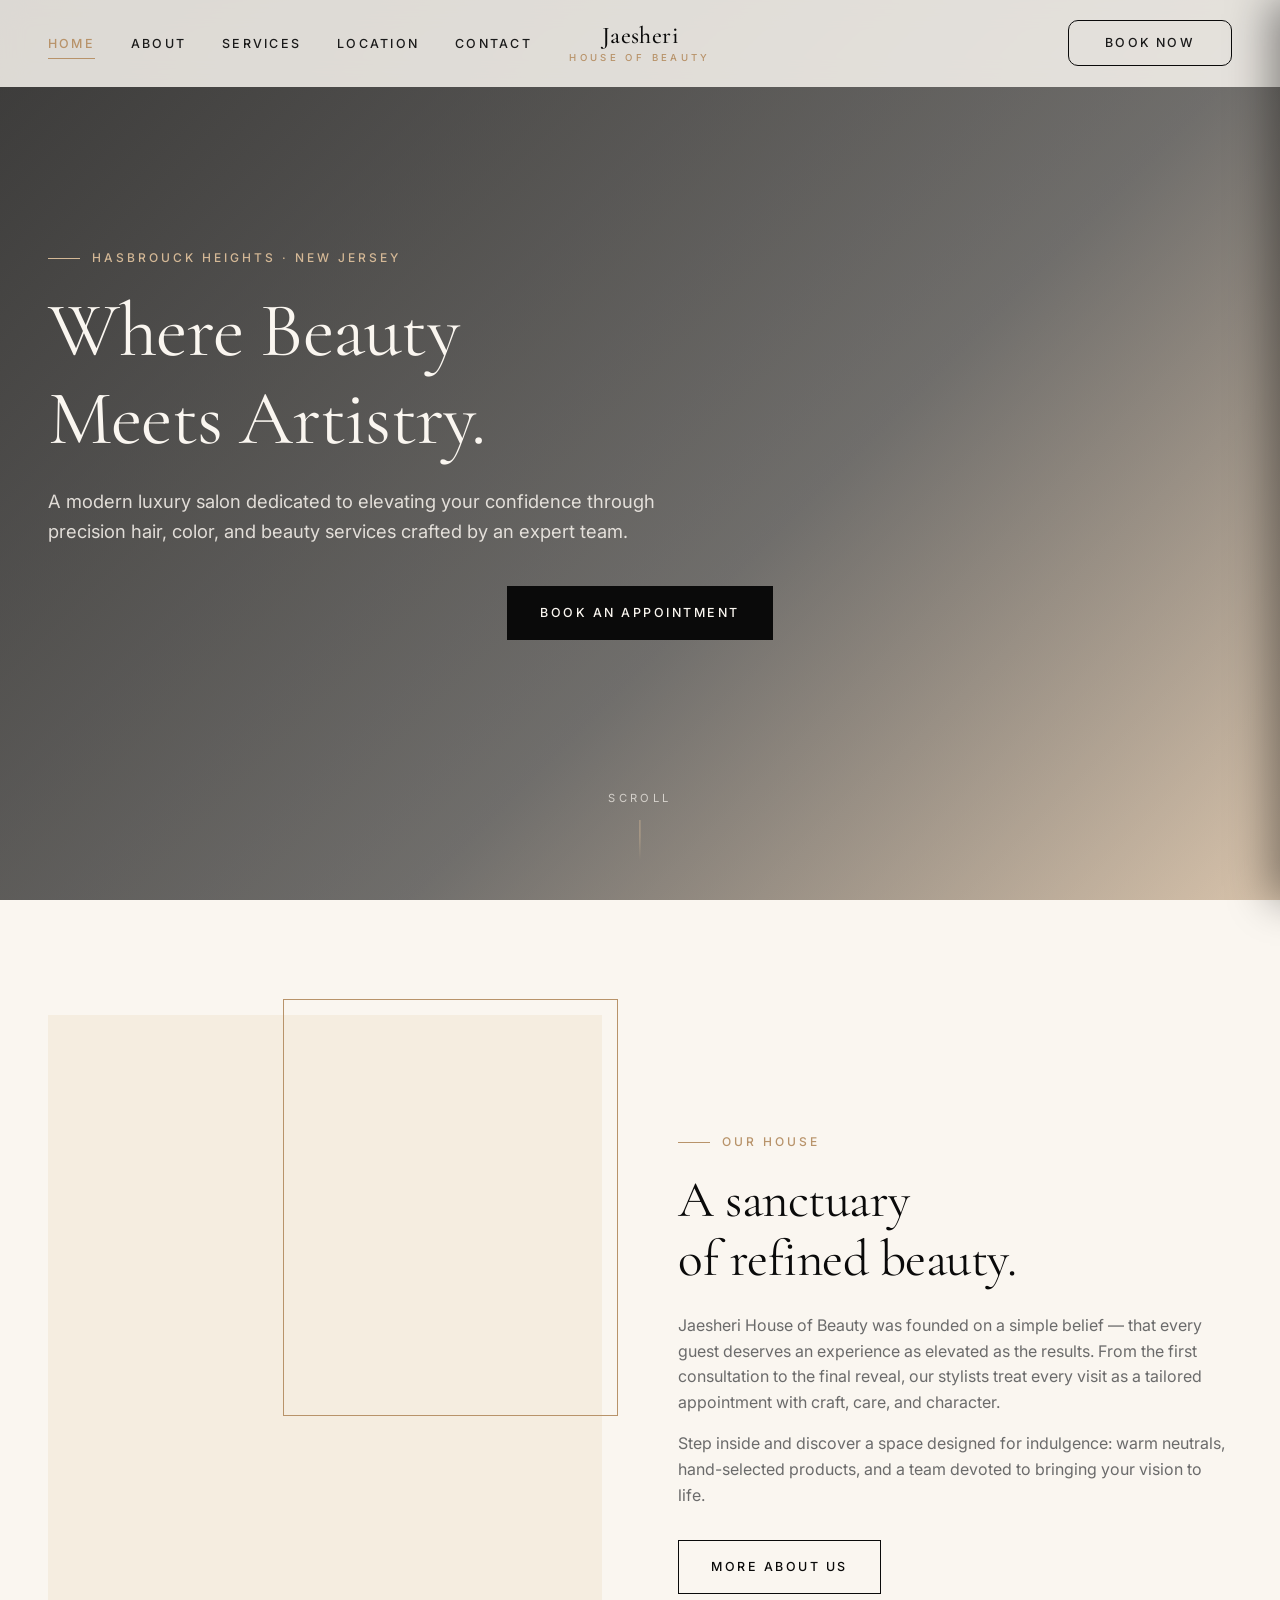
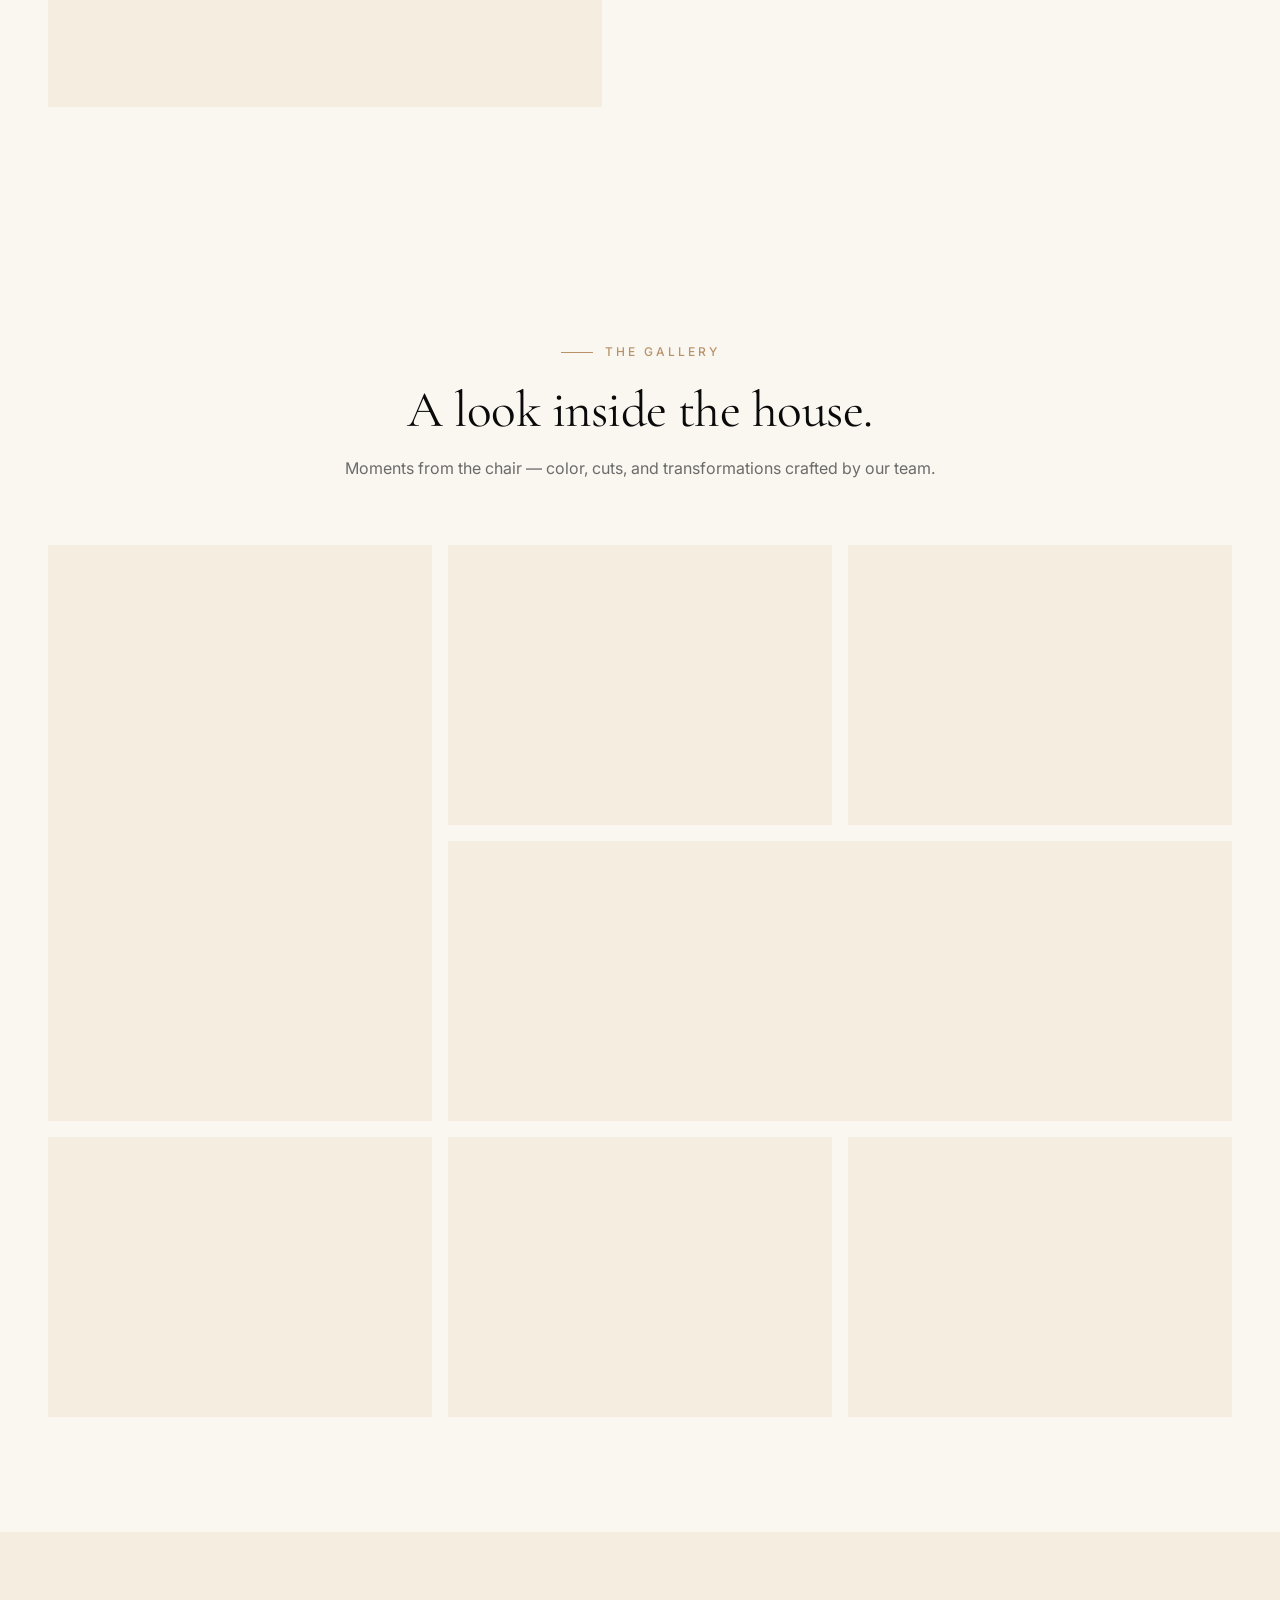
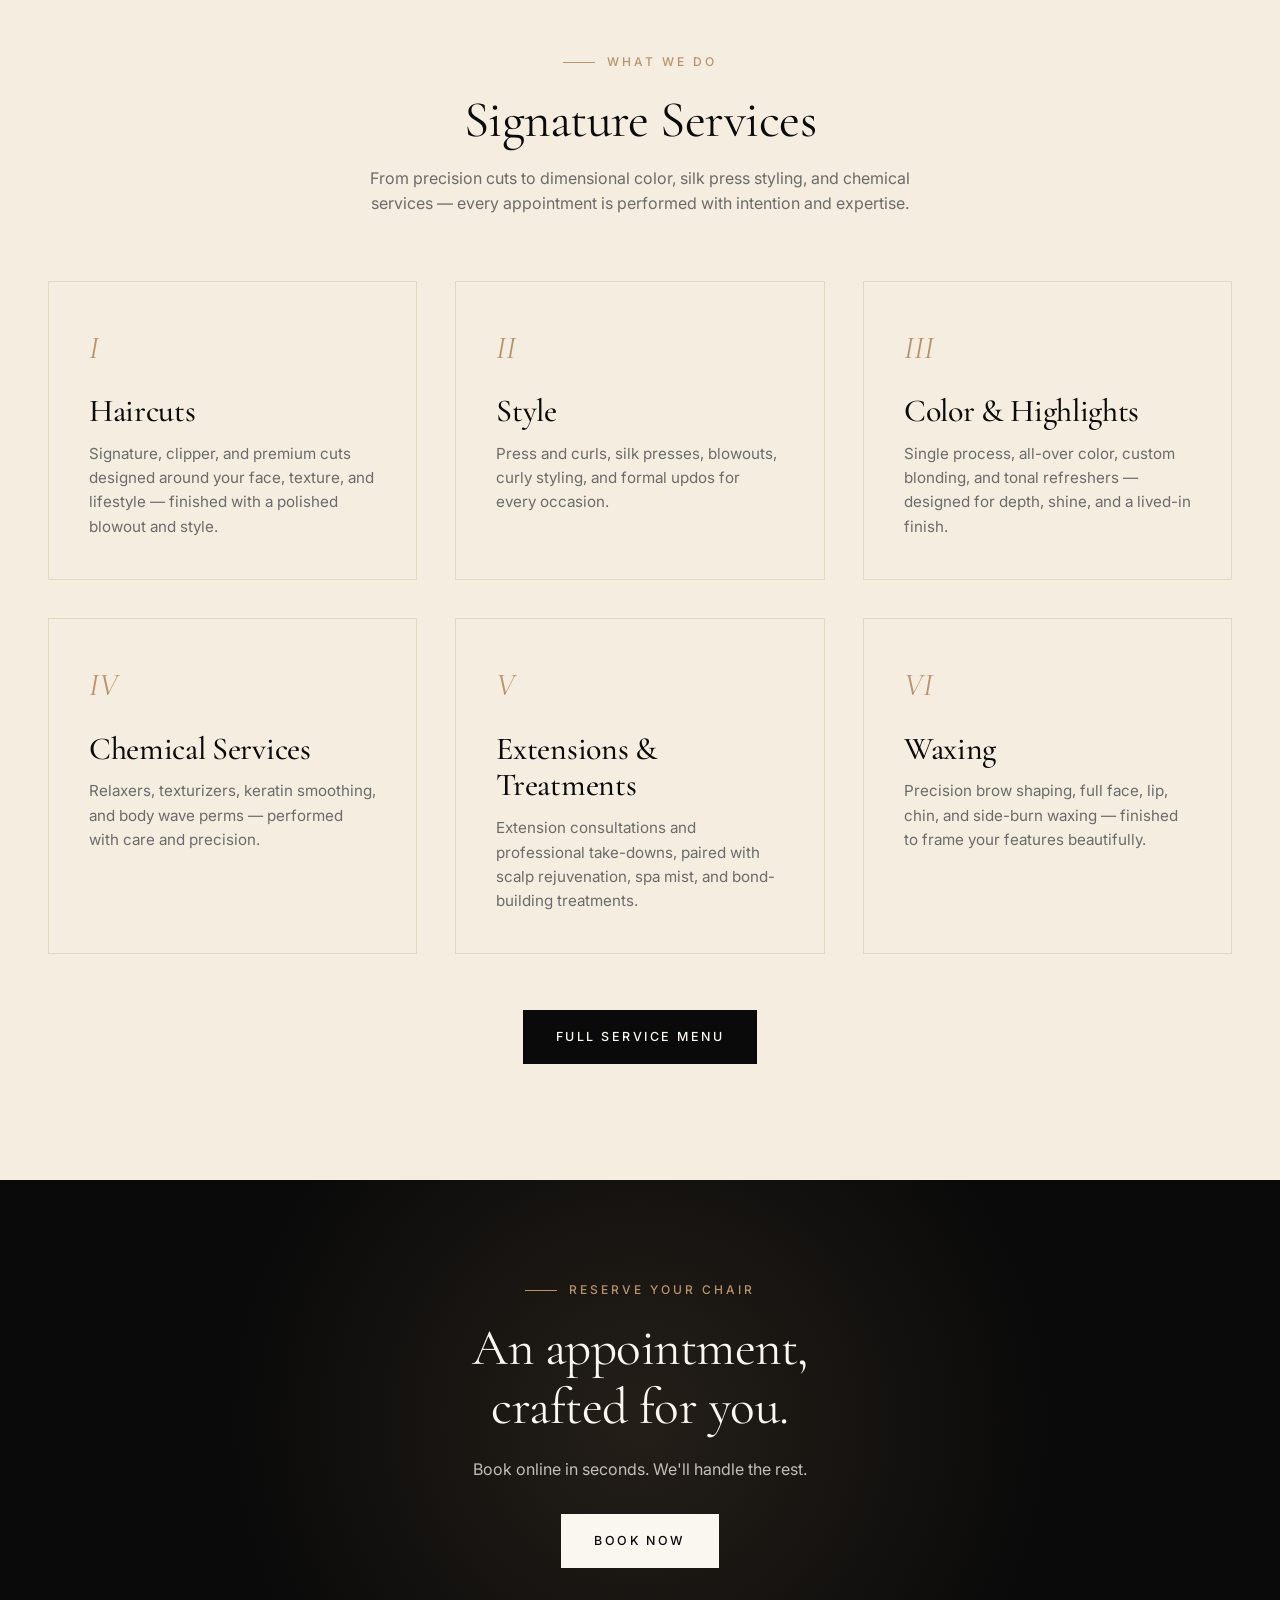
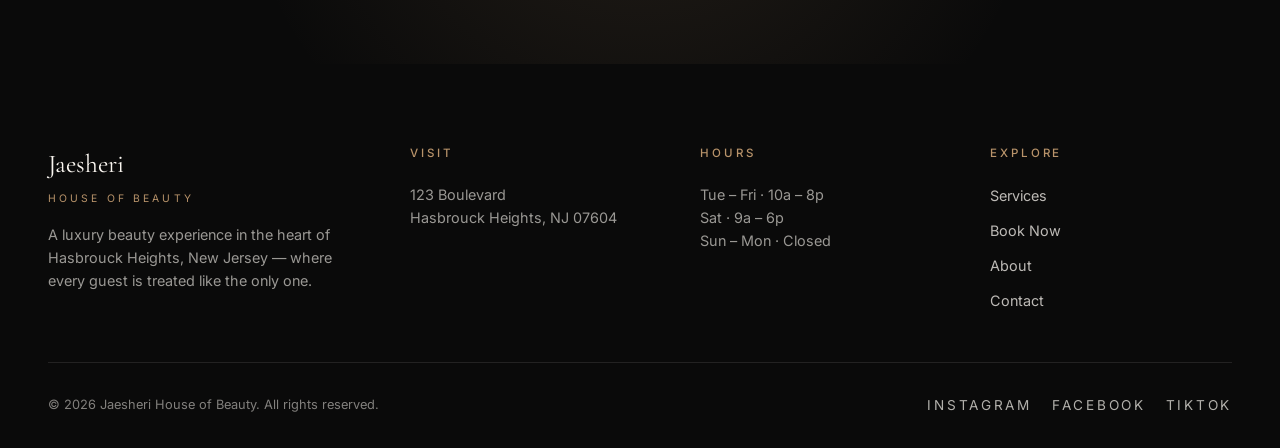
==== commit e8fb605a: "Add Location nav tab and SEO 90+ optimizations - Add Location tab to top nav across all pages, linki" ====
--- a/index.html
+++ b/index.html
@@ -5,8 +5,8 @@
 <meta name="viewport" content="width=device-width, initial-scale=1.0" />
 
 <!-- Primary -->
-<title>Jaesheri House of Beauty | Luxury Hair Salon in Hasbrouck Heights, NJ</title>
-<meta name="description" content="Jaesheri House of Beauty is a luxury hair salon in Hasbrouck Heights, NJ specializing in precision haircuts, custom color &amp; blonding, silk press, extensions, keratin, and waxing." />
+<title>Jaesheri House of Beauty | Hair Salon in Hasbrouck Heights NJ</title>
+<meta name="description" content="Luxury hair salon in Hasbrouck Heights, NJ. Precision cuts, custom color &amp; blonding, silk press, extensions, keratin, and waxing by an expert team." />
 <meta name="keywords" content="hair salon Hasbrouck Heights, luxury hair salon NJ, balayage NJ, silk press Hasbrouck Heights, keratin treatment NJ, hair extensions Bergen County, hairstylist Hasbrouck Heights" />
 <meta name="author" content="Jaesheri House of Beauty" />
 <meta name="robots" content="index, follow, max-image-preview:large" />
@@ -15,8 +15,6 @@
 
 <!-- Favicons (drop the actual files at the project root) -->
 <link rel="icon" type="image/svg+xml" href="/favicon.svg" />
-<link rel="icon" type="image/x-icon" href="/favicon.ico" />
-<link rel="apple-touch-icon" href="/apple-touch-icon.png" />
 
 <!-- Open Graph -->
 <meta property="og:type" content="website" />
@@ -24,7 +22,7 @@
 <meta property="og:title" content="Jaesheri House of Beauty | Luxury Hair Salon in Hasbrouck Heights, NJ" />
 <meta property="og:description" content="Luxury hair salon in Hasbrouck Heights, NJ. Precision cuts, custom color, silk press, extensions, and chemical services performed by an expert team." />
 <meta property="og:url" content="https://jaesherihouseofbeauty.com/" />
-<meta property="og:image" content="https://jaesherihouseofbeauty.com/assets/img/og-image.jpg" />
+<meta property="og:image" content="https://images.unsplash.com/photo-1560066984-138dadb4c035?auto=format&fit=crop&w=1200&h=630&q=80" />
 <meta property="og:image:width" content="1200" />
 <meta property="og:image:height" content="630" />
 <meta property="og:locale" content="en_US" />
@@ -33,11 +31,13 @@
 <meta name="twitter:card" content="summary_large_image" />
 <meta name="twitter:title" content="Jaesheri House of Beauty | Luxury Hair Salon in Hasbrouck Heights, NJ" />
 <meta name="twitter:description" content="Luxury hair salon in Hasbrouck Heights, NJ — precision cuts, custom color, silk press, extensions, and chemical services." />
-<meta name="twitter:image" content="https://jaesherihouseofbeauty.com/assets/img/og-image.jpg" />
+<meta name="twitter:image" content="https://images.unsplash.com/photo-1560066984-138dadb4c035?auto=format&fit=crop&w=1200&h=630&q=80" />
 
 <!-- Fonts -->
 <link rel="preconnect" href="https://fonts.googleapis.com" />
 <link rel="preconnect" href="https://fonts.gstatic.com" crossorigin />
+<link rel="preconnect" href="https://images.unsplash.com" crossorigin />
+<link rel="dns-prefetch" href="https://images.unsplash.com" />
 <link href="https://fonts.googleapis.com/css2?family=Cormorant+Garamond:wght@400;500;600&family=Inter:wght@400;500;600&display=swap" rel="stylesheet" />
 <link rel="stylesheet" href="css/styles.css?v=14" />
 
@@ -51,8 +51,7 @@
   "alternateName": "Jaesheri Salon",
   "description": "Luxury hair salon in Hasbrouck Heights, NJ offering precision haircuts, custom color and blonding, silk press, extensions, chemical services, treatments, and waxing.",
   "url": "https://jaesherihouseofbeauty.com/",
-  "image": "https://jaesherihouseofbeauty.com/assets/img/og-image.jpg",
-  "logo": "https://jaesherihouseofbeauty.com/assets/img/logo.png",
+  "image": "https://images.unsplash.com/photo-1560066984-138dadb4c035?auto=format&fit=crop&w=1200&h=630&q=80",
   "telephone": "+1-201-000-0000",
   "email": "hello@jaesherihouseofbeauty.com",
   "priceRange": "$$",
@@ -143,6 +142,7 @@
       <li><a href="index.html">Home</a></li>
       <li><a href="about.html">About</a></li>
       <li><a href="services.html">Services</a></li>
+      <li><a href="contact.html#location">Location</a></li>
       <li><a href="contact.html">Contact</a></li>
     </ul>
     <a href="index.html" class="nav__brand">Jaesheri<span>House of Beauty</span></a>
@@ -209,13 +209,13 @@
       <p>Moments from the chair — color, cuts, and transformations crafted by our team.</p>
     </div>
     <div class="gallery reveal">
-      <div class="gallery__item gallery__item--tall" style="background-image:url('https://images.unsplash.com/photo-1562322140-8baeececf3df?auto=format&fit=crop&w=900&q=80')"></div>
-      <div class="gallery__item" style="background-image:url('https://images.unsplash.com/photo-1580618672591-eb180b1a973f?auto=format&fit=crop&w=900&q=80')"></div>
-      <div class="gallery__item" style="background-image:url('https://images.unsplash.com/photo-1522337360788-8b13dee7a37e?auto=format&fit=crop&w=900&q=80')"></div>
-      <div class="gallery__item gallery__item--wide" style="background-image:url('https://images.unsplash.com/photo-1560066984-138dadb4c035?auto=format&fit=crop&w=1400&q=80')"></div>
-      <div class="gallery__item" style="background-image:url('https://images.unsplash.com/photo-1595476108010-b4d1f102b1b1?auto=format&fit=crop&w=900&q=80')"></div>
-      <div class="gallery__item" style="background-image:url('https://images.unsplash.com/photo-1521590832167-7bcbfaa6381f?auto=format&fit=crop&w=900&q=80')"></div>
-      <div class="gallery__item" style="background-image:url('https://images.unsplash.com/photo-1600948836101-f9ffda59d250?auto=format&fit=crop&w=900&q=80')"></div>
+      <div class="gallery__item gallery__item--tall" role="img" aria-label="Long, glossy curls styled at Jaesheri House of Beauty" style="background-image:url('https://images.unsplash.com/photo-1562322140-8baeececf3df?auto=format&fit=crop&w=900&q=80')"></div>
+      <div class="gallery__item" role="img" aria-label="Stylist coloring a client's hair in our Hasbrouck Heights salon" style="background-image:url('https://images.unsplash.com/photo-1580618672591-eb180b1a973f?auto=format&fit=crop&w=900&q=80')"></div>
+      <div class="gallery__item" role="img" aria-label="Finished blowout and precision cut by our team" style="background-image:url('https://images.unsplash.com/photo-1522337360788-8b13dee7a37e?auto=format&fit=crop&w=900&q=80')"></div>
+      <div class="gallery__item gallery__item--wide" role="img" aria-label="Interior of Jaesheri House of Beauty salon" style="background-image:url('https://images.unsplash.com/photo-1560066984-138dadb4c035?auto=format&fit=crop&w=1400&q=80')"></div>
+      <div class="gallery__item" role="img" aria-label="Custom blonde balayage result" style="background-image:url('https://images.unsplash.com/photo-1595476108010-b4d1f102b1b1?auto=format&fit=crop&w=900&q=80')"></div>
+      <div class="gallery__item" role="img" aria-label="Silk press shine and movement" style="background-image:url('https://images.unsplash.com/photo-1521590832167-7bcbfaa6381f?auto=format&fit=crop&w=900&q=80')"></div>
+      <div class="gallery__item" role="img" aria-label="Color transformation by Jaesheri stylist" style="background-image:url('https://images.unsplash.com/photo-1600948836101-f9ffda59d250?auto=format&fit=crop&w=900&q=80')"></div>
     </div>
   </div>
 </section>
